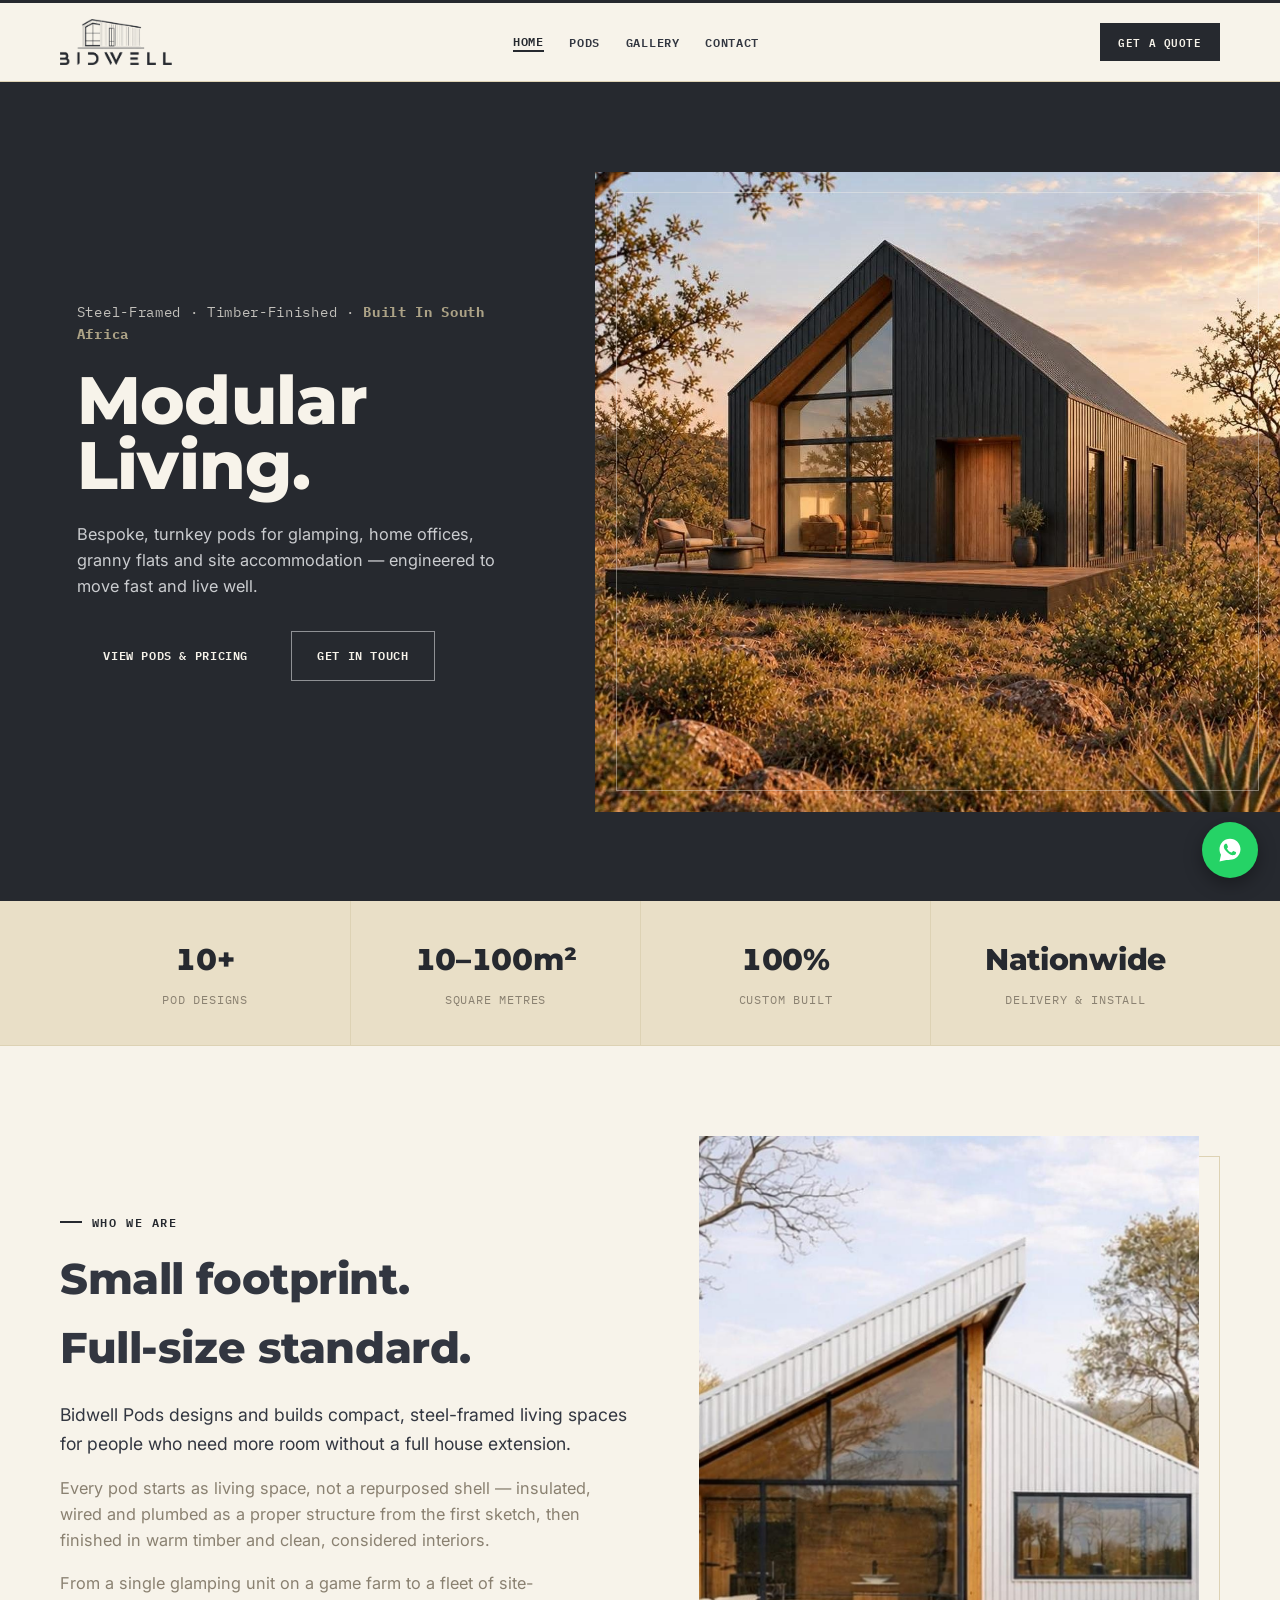
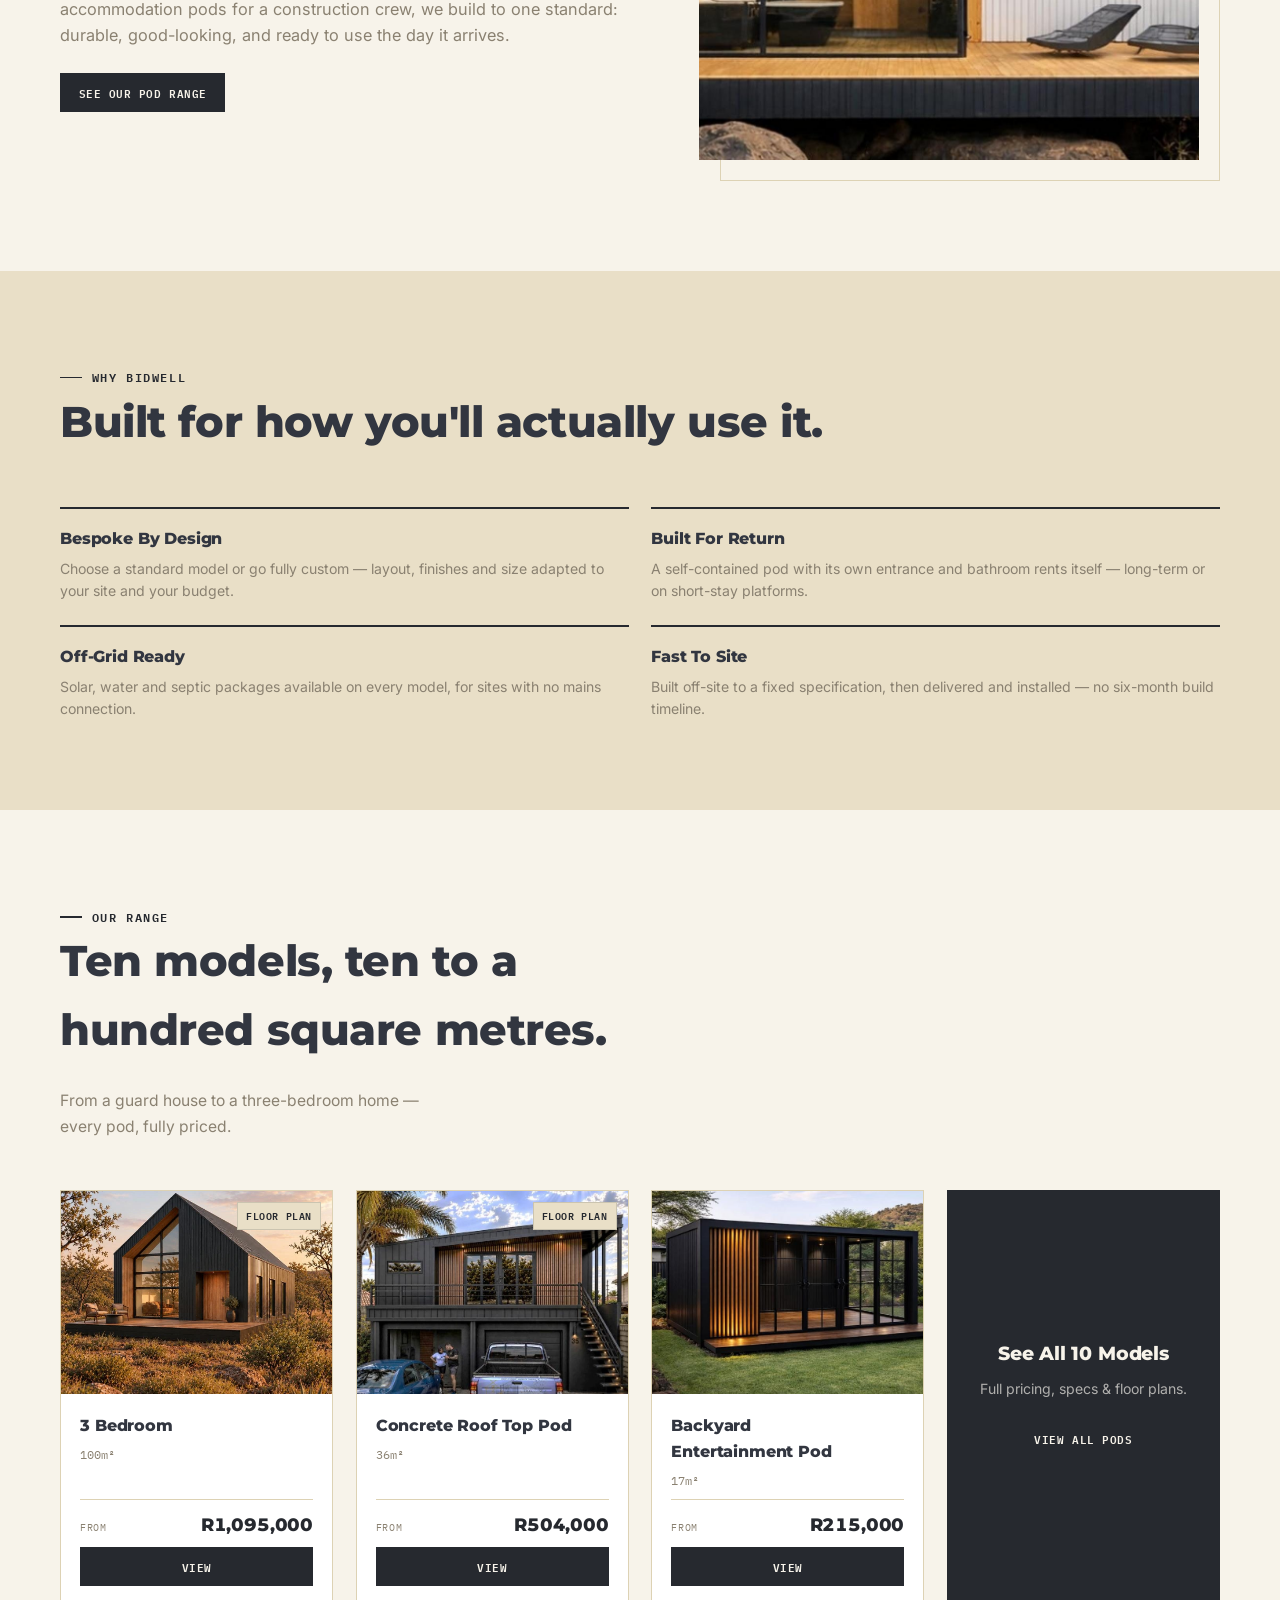
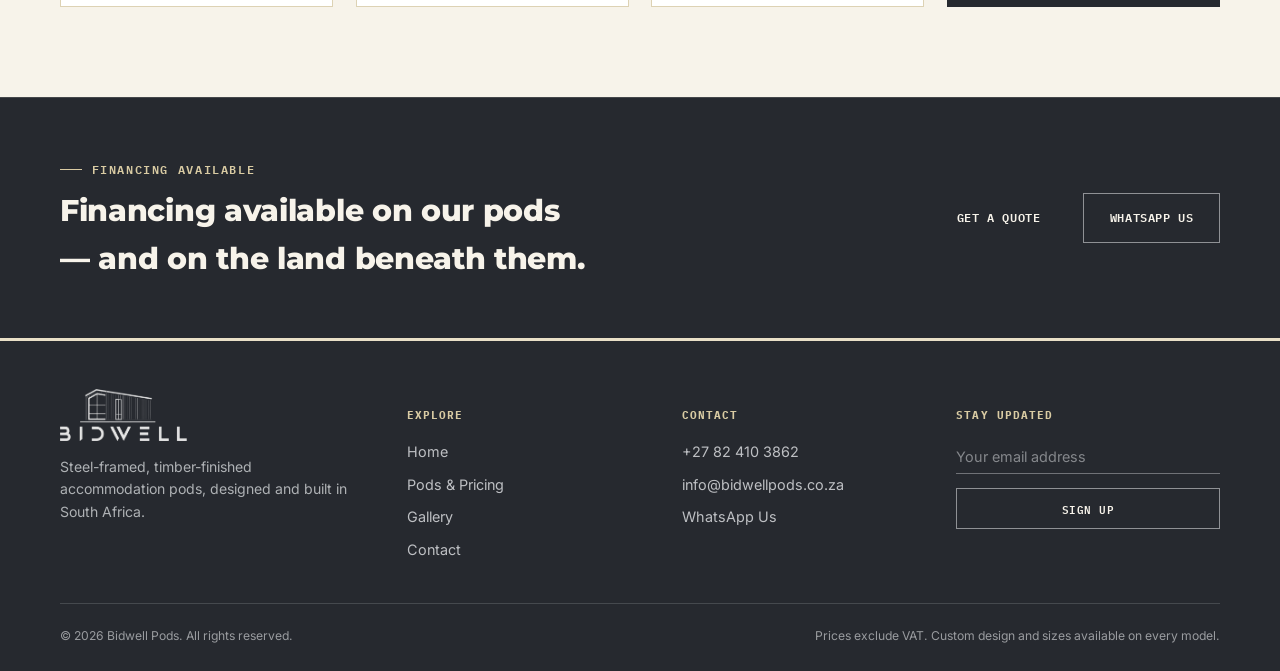
==== index.html @ 1fa18dcc "Initial commit: Bidwell Pods website Static marketing site for Bidwell Pods (modular steel-framed ac" ====
<!doctype html>
<html lang="en">
<head>
<meta charset="UTF-8">
<meta name="viewport" content="width=device-width, initial-scale=1">
<title>Bidwell Pods — Modular Living, South Africa</title>
<link rel="preconnect" href="https://fonts.googleapis.com">
<link rel="preconnect" href="https://fonts.gstatic.com" crossorigin>
<link href="https://fonts.googleapis.com/css2?family=Montserrat:wght@600;700;800&family=Inter:wght@400;500;600;700&family=IBM+Plex+Mono:wght@500;600;700&display=swap" rel="stylesheet">
<link rel="stylesheet" href="style.css">
</head>
<body>

<header>
  <div class="wrap bar">
    <a href="index.html" class="brand">
      <img src="img/logo-dark.png" alt="Bidwell Pods" class="brand-logo">
    </a>
    <nav class="primary">
      <a href="index.html" class="active">Home</a>
      <a href="pods.html">Pods</a>
      <a href="gallery.html">Gallery</a>
      <a href="contact.html">Contact</a>
    </nav>
    <div class="nav-cta">
      <a href="contact.html" class="btn btn-amber btn-sm">Get a Quote</a>
      <button class="burger" id="burgerBtn" aria-label="Open menu" aria-expanded="false"><span></span><span></span><span></span></button>
    </div>
  </div>
</header>

<div class="mobile-panel" id="mobilePanel">
  <a href="index.html">Home</a>
  <a href="pods.html">Pods</a>
  <a href="gallery.html">Gallery</a>
  <a href="contact.html">Contact</a>
  <a href="contact.html" class="btn btn-solid btn-block">Get a Quote</a>
</div>

<main>

  <!-- HERO -->
  <section class="hero">
    <div class="hero-split">
      <div class="hero-copy">
        <span class="hero-tagline">Steel-Framed &middot; Timber-Finished &middot; <b>Built In South Africa</b></span>
        <h1>Modular<br>Living.</h1>
        <p class="sub">Bespoke, turnkey pods for glamping, home offices, granny flats and site accommodation — engineered to move fast and live well.</p>
        <div class="hero-ctas">
          <a href="pods.html" class="btn btn-amber">View Pods &amp; Pricing</a>
          <a href="contact.html" class="btn btn-outline-light">Get In Touch</a>
        </div>
      </div>
      <div class="hero-photo"><img src="img/pods/pod-01-3bedroom.jpg" alt="Bidwell 3 Bedroom pod — steel-framed accommodation pod"></div>
    </div>
  </section>

  <!-- STAT BAND -->
  <div class="stat-band">
    <div class="wrap stat-grid">
      <div class="stat"><div class="n">10+</div><div class="l">Pod Designs</div></div>
      <div class="stat"><div class="n">10&ndash;100m&sup2;</div><div class="l">Square Metres</div></div>
      <div class="stat"><div class="n">100%</div><div class="l">Custom Built</div></div>
      <div class="stat"><div class="n">Nationwide</div><div class="l">Delivery &amp; Install</div></div>
    </div>
  </div>

  <!-- ABOUT -->
  <section class="band-paper">
    <div class="wrap split">
      <div class="split-copy">
        <span class="eyebrow">Who We Are</span>
        <h2>Small footprint. Full-size standard.</h2>
        <p class="lead">Bidwell Pods designs and builds compact, steel-framed living spaces for people who need more room without a full house extension.</p>
        <p>Every pod starts as living space, not a repurposed shell — insulated, wired and plumbed as a proper structure from the first sketch, then finished in warm timber and clean, considered interiors.</p>
        <p>From a single glamping unit on a game farm to a fleet of site-accommodation pods for a construction crew, we build to one standard: durable, good-looking, and ready to use the day it arrives.</p>
        <div style="margin-top:1.6rem;"><a href="pods.html" class="btn btn-solid btn-sm">See Our Pod Range</a></div>
      </div>
      <div class="split-photo"><img src="img/pods/pod-02.jpg" alt="Pod 2 interior visible through glazed wall"></div>
    </div>
  </section>

  <!-- BENEFITS -->
  <section class="band-tint">
    <div class="wrap">
      <div class="section-head">
        <div><span class="eyebrow">Why Bidwell</span><h2>Built for how you'll actually use it.</h2></div>
      </div>
      <div class="benefit-grid">
        <div class="benefit"><h4>Bespoke By Design</h4><p>Choose a standard model or go fully custom — layout, finishes and size adapted to your site and your budget.</p></div>
        <div class="benefit"><h4>Built For Return</h4><p>A self-contained pod with its own entrance and bathroom rents itself — long-term or on short-stay platforms.</p></div>
        <div class="benefit"><h4>Off-Grid Ready</h4><p>Solar, water and septic packages available on every model, for sites with no mains connection.</p></div>
        <div class="benefit"><h4>Fast To Site</h4><p>Built off-site to a fixed specification, then delivered and installed — no six-month build timeline.</p></div>
      </div>
    </div>
  </section>

  <!-- FEATURED PODS -->
  <section class="band-paper">
    <div class="wrap">
      <div class="section-head">
        <div><span class="eyebrow">Our Range</span><h2>Ten models, ten to a hundred square metres.</h2></div>
        <p class="lede">From a guard house to a three-bedroom home — every pod, fully priced.</p>
      </div>
      <div class="units-grid">
        <article class="unit-card">
          <div class="unit-photo"><span class="fp-badge">Floor Plan</span><img src="img/pods/pod-01-3bedroom.jpg" alt="3 Bedroom pod exterior"></div>
          <div class="unit-body"><h3>3 Bedroom</h3><div class="unit-size">100m&sup2;</div>
            <div class="unit-price"><span class="from">From</span><span class="amt">R1,095,000</span></div>
            <a href="pods.html" class="btn btn-solid btn-block btn-sm">View</a>
          </div>
        </article>
        <article class="unit-card">
          <div class="unit-photo"><span class="fp-badge">Floor Plan</span><img src="img/pods/pod-06-cement-panel.jpg" alt="Concrete Roof Top Pod exterior"></div>
          <div class="unit-body"><h3>Concrete Roof Top Pod</h3><div class="unit-size">36m&sup2;</div>
            <div class="unit-price"><span class="from">From</span><span class="amt">R504,000</span></div>
            <a href="pods.html" class="btn btn-solid btn-block btn-sm">View</a>
          </div>
        </article>
        <article class="unit-card">
          <div class="unit-photo"><img src="img/pods/pod-07-entertainment.jpg" alt="Backyard Entertainment Pod exterior"></div>
          <div class="unit-body"><h3>Backyard Entertainment Pod</h3><div class="unit-size">17m&sup2;</div>
            <div class="unit-price"><span class="from">From</span><span class="amt">R215,000</span></div>
            <a href="pods.html" class="btn btn-solid btn-block btn-sm">View</a>
          </div>
        </article>
        <article class="unit-card" style="align-items:center; justify-content:center; text-align:center; padding:2rem 1.2rem; background:var(--ink); color:var(--paper); border:none;">
          <h3 style="margin-bottom:.6rem;">See All 10 Models</h3>
          <p style="color:rgba(250,247,241,.65); font-size:.88rem; margin-bottom:1.2rem;">Full pricing, specs &amp; floor plans.</p>
          <a href="pods.html" class="btn btn-amber btn-sm">View All Pods</a>
        </article>
      </div>
    </div>
  </section>

  <!-- CTA BANNER -->
  <div class="cta-banner">
    <div class="wrap cta-inner" style="padding-block:clamp(2.4rem,5vw,3.4rem);">
      <div><span class="eyebrow">Financing Available</span><h3 style="margin-top:.5rem;">Financing available on our pods — and on the land beneath them.</h3></div>
      <div style="display:flex; gap:1rem; flex-wrap:wrap;">
        <a href="contact.html" class="btn btn-amber">Get A Quote</a>
        <a class="btn btn-outline-light wa-enquire" data-wa="your pod financing options" href="contact.html">WhatsApp Us</a>
      </div>
    </div>
  </div>

</main>

<footer>
  <div class="wrap">
    <div class="foot-grid">
      <div class="foot-brand">
        <img src="img/logo-light.png" alt="Bidwell Pods" class="brand-logo footer-logo">
        <p>Steel-framed, timber-finished accommodation pods, designed and built in South Africa.</p>
      </div>
      <div class="foot-col"><h5>Explore</h5>
        <a href="index.html">Home</a><a href="pods.html">Pods &amp; Pricing</a><a href="gallery.html">Gallery</a><a href="contact.html">Contact</a>
      </div>
      <div class="foot-col"><h5>Contact</h5>
        <a href="tel:+27824103862">+27 82 410 3862</a><a href="mailto:info@bidwellpods.co.za">info@bidwellpods.co.za</a><a href="https://wa.me/27824103862" target="_blank" rel="noopener">WhatsApp Us</a>
      </div>
      <div class="foot-col foot-newsletter"><h5>Stay Updated</h5>
        <form id="newsletterForm">
          <input type="email" name="email" placeholder="Your email address" required>
          <button type="submit" class="btn btn-outline-light btn-sm btn-block">Sign Up</button>
        </form>
      </div>
    </div>
    <div class="foot-bottom">
      <span>&copy; <span id="year"></span> Bidwell Pods. All rights reserved.</span>
      <span>Prices exclude VAT. Custom design and sizes available on every model.</span>
    </div>
  </div>
</footer>

<a class="wa-float" href="https://wa.me/27824103862" target="_blank" rel="noopener" aria-label="WhatsApp Bidwell Pods">
  <svg width="28" height="28" viewBox="0 0 32 32" fill="none"><path d="M16 3C9.373 3 4 8.373 4 15c0 2.34.64 4.53 1.75 6.4L4 29l7.8-1.7A11.9 11.9 0 0 0 16 27c6.627 0 12-5.373 12-12S22.627 3 16 3Z" fill="#fff"/><path d="M22.4 18.3c-.35-.17-2.07-1.02-2.4-1.14-.32-.12-.55-.17-.79.17-.23.35-.9 1.14-1.1 1.37-.2.23-.4.26-.76.09-.35-.17-1.47-.54-2.8-1.72-1.04-.92-1.74-2.06-1.94-2.4-.2-.35-.02-.54.15-.71.16-.16.35-.4.52-.61.17-.2.23-.35.35-.58.12-.23.06-.43-.03-.6-.09-.17-.79-1.9-1.08-2.6-.28-.68-.57-.59-.79-.6h-.68c-.23 0-.6.09-.92.43-.32.35-1.2 1.17-1.2 2.86s1.23 3.32 1.4 3.55c.17.23 2.42 3.7 5.87 5.19.82.35 1.46.56 1.96.72.82.26 1.57.22 2.16.13.66-.1 2.07-.85 2.36-1.66.29-.82.29-1.52.2-1.66-.08-.15-.31-.23-.66-.4Z" fill="#25D366"/></svg>
</a>

<script src="script.js"></script>
</body>
</html>
---- style.css ----
:root{
  --ink:#26292f;
  --ink-2:#323640;
  --paper:#f7f3ea;
  --paper-2:#e9dfc7;
  --rule:#ddd2b4;
  --charcoal:#323640;
  --muted:#8a8171;
  --amber:#d9cba3;
  --amber-deep:#26292f;
  --white:#ffffff;
  --sand:#e9dfc7;
  --sand-deep:#d9cba3;
  --font-display:'Montserrat', 'Arial Black', sans-serif;
  --font-body:'Inter', -apple-system, Segoe UI, sans-serif;
  --font-mono:'IBM Plex Mono', 'Consolas', monospace;
}

*{box-sizing:border-box;}
html{scroll-behavior:smooth;}
body{
  margin:0; background:var(--paper); color:var(--charcoal);
  font-family:var(--font-body); font-size:16px; line-height:1.6;
  word-spacing:normal;
  -webkit-font-smoothing:antialiased;
}
@media (prefers-reduced-motion: reduce){
  html{scroll-behavior:auto;}
  *{animation-duration:.001ms !important; transition-duration:.001ms !important;}
}
img{max-width:100%; display:block;}
a{color:inherit;}
h1,h2,h3,h4{font-family:var(--font-display); font-weight:800; margin:0; text-wrap:balance; letter-spacing:-.01em;}
p{margin:0; line-height:1.6;}
::selection{background:var(--ink); color:var(--paper);}

.wrap{max-width:1240px; margin:0 auto; padding-inline:clamp(1.25rem,4vw,2.5rem);}
.eyebrow{
  font-family:var(--font-mono); font-size:.72rem; font-weight:600; letter-spacing:.14em;
  text-transform:uppercase; color:var(--amber-deep);
  display:inline-flex; align-items:center; gap:.6rem;
}
.eyebrow::before{content:""; width:22px; height:1.5px; background:currentColor; display:inline-block;}
.section-head{display:flex; flex-wrap:wrap; align-items:flex-end; justify-content:space-between; gap:1.5rem; margin-bottom:clamp(2.2rem,4vw,3.2rem); position:relative;}
.section-head h2{font-size:clamp(1.9rem,3.6vw,2.7rem); max-width:34ch;}
.section-head .lede{max-width:38ch; color:var(--muted); font-size:.98rem;}
section{padding-block:clamp(3.2rem,7vw,6rem);}
.band-paper{background:var(--paper);}
.band-tint{background:var(--paper-2);}
.band-ink{background:var(--ink); color:var(--paper);}
.rule{border:none; border-top:1px solid var(--rule); margin:0;}

.btn{
  font-family:var(--font-mono); font-weight:600; font-size:.76rem; letter-spacing:.05em;
  text-transform:uppercase; text-decoration:none; display:inline-flex; align-items:center; gap:.6rem;
  padding:.9rem 1.6rem; border:1.5px solid var(--ink); cursor:pointer; background:transparent; color:var(--ink);
  transition:background .2s ease, color .2s ease, border-color .2s ease, opacity .2s ease;
}
.btn-solid{background:var(--ink); color:var(--paper);}
.btn-solid:hover{background:var(--charcoal);}
.btn-amber{background:var(--ink); border-color:var(--ink); color:var(--paper);}
.btn-amber:hover{background:var(--charcoal); border-color:var(--charcoal);}
.btn-outline-light{border-color:rgba(248,250,252,.5); color:var(--paper);}
.btn-outline-light:hover{border-color:var(--paper); background:rgba(248,250,252,.08);}
.btn-block{width:100%; justify-content:center;}
.btn-sm{padding:.6rem 1.1rem; font-size:.68rem;}

/* ---------- HEADER ---------- */
header{position:sticky; top:0; z-index:100; background:var(--paper); border-bottom:1px solid var(--rule); border-top:3px solid var(--ink);}
header .bar{display:flex; align-items:center; justify-content:space-between; gap:1.5rem; padding-block:1rem;}
.brand{display:flex; align-items:center; gap:.7rem; text-decoration:none;}
.brand-logo{height:46px; width:auto; display:block;}
.footer-logo{height:52px; margin-bottom:.9rem;}
nav.primary{display:flex; align-items:center; gap:clamp(1rem,2vw,2rem);}
nav.primary a{font-family:var(--font-mono); font-size:.72rem; font-weight:600; letter-spacing:.06em; text-transform:uppercase; text-decoration:none; color:var(--charcoal);}
nav.primary a:hover{color:var(--amber-deep);}
nav.primary a.active{color:var(--amber-deep); border-bottom:2px solid var(--ink);}
.nav-cta{display:flex; align-items:center; gap:.9rem;}
.burger{display:none; flex-direction:column; gap:5px; background:none; border:none; padding:.4rem; cursor:pointer;}
.burger span{width:24px; height:2px; background:var(--ink);}
.mobile-panel{position:fixed; inset:0; background:var(--paper); z-index:99; padding:5.5rem 1.5rem 2rem; display:flex; flex-direction:column; gap:1.4rem; transform:translateX(100%); transition:transform .3s ease;}
.mobile-panel.open{transform:translateX(0);}
.mobile-panel a{font-family:var(--font-display); font-size:1.6rem; font-weight:800; text-decoration:none; color:var(--ink); border-bottom:1px solid var(--rule); padding-bottom:1rem;}
.mobile-panel a.btn{font-size:.76rem; font-weight:600; font-family:var(--font-mono); border-bottom:none; padding-bottom:.9rem; color:var(--paper); margin-top:.5rem;}

/* ---------- HERO (split) ---------- */
.hero{position:relative; background:var(--ink); color:var(--paper); overflow:hidden;}
.hero-split{display:grid; grid-template-columns:1fr 1.15fr; min-height:640px;}
.hero-copy{padding:clamp(2.5rem,6vw,5rem); display:flex; flex-direction:column; justify-content:center; gap:1.4rem; position:relative; z-index:1;}
.hero-copy h1{font-size:clamp(2.6rem,5.2vw,4.4rem); line-height:.98;}
.hero-tagline{font-family:var(--font-mono); font-size:.85rem; letter-spacing:.05em; color:var(--paper); opacity:.75;}
.hero-tagline b{color:var(--amber);}
.hero-copy .sub{max-width:42ch; color:rgba(248,250,252,.78); font-size:1.02rem;}
.hero-ctas{display:flex; flex-wrap:wrap; gap:1rem; margin-top:.6rem;}
.hero-photo{position:relative; min-height:320px;}
.hero-photo img{width:100%; height:100%; object-fit:cover; position:absolute; inset:0;}
.hero-photo::after{content:""; position:absolute; inset:1.3rem; border:1px solid rgba(247,243,234,.4); z-index:1; pointer-events:none;}

/* ---------- STAT BAND ---------- */
.stat-band{background:var(--paper-2); border-bottom:1px solid var(--rule);}
.stat-grid{display:grid; grid-template-columns:repeat(4,1fr);}
.stat{padding:clamp(1.5rem,3vw,2.2rem) 1.2rem; text-align:center; border-left:1px solid var(--rule); position:relative;}
.stat:first-child{border-left:none;}
.stat .n{font-family:var(--font-display); font-weight:800; letter-spacing:-.01em; font-size:clamp(1.4rem,2.4vw,1.9rem); color:var(--amber-deep); font-variant-numeric:tabular-nums;}
.stat .l{margin-top:.4rem; font-size:.72rem; letter-spacing:.07em; text-transform:uppercase; color:var(--muted); font-family:var(--font-mono);}

/* ---------- ABOUT / SPLIT CONTENT ---------- */
.split{display:grid; grid-template-columns:1.05fr .95fr; gap:clamp(2.5rem,5vw,5rem); align-items:center; position:relative;}
.split.reverse{grid-template-columns:.95fr 1.05fr;}
.split.reverse .split-photo{order:2;}
.split-copy{position:relative; z-index:1;}
.split-copy h2{font-size:clamp(2rem,3.6vw,2.7rem); margin:.8rem 0 1.2rem;}
.split-copy p{color:var(--muted); font-size:1.02rem; margin-bottom:1.05rem;}
.split-copy p:last-of-type{margin-bottom:0;}
.split-copy p.lead{color:var(--charcoal); font-size:1.1rem;}
.split-photo{position:relative; padding-right:1.3rem; padding-bottom:1.3rem;}
.split-photo::before{content:""; position:absolute; inset:1.3rem 0 0 1.3rem; border:1px solid var(--rule); z-index:0;}
.split-photo img{width:100%; aspect-ratio:4/5; object-fit:cover; position:relative; z-index:1;}
.split.reverse .split-photo{padding-right:0; padding-left:1.3rem;}
.split.reverse .split-photo::before{inset:1.3rem 1.3rem 0 0;}

.benefit-grid{display:grid; grid-template-columns:1fr 1fr; gap:1.4rem;}
.benefit{border-top:2px solid var(--ink); padding-top:1rem;}
.benefit h4{font-size:1.02rem; margin-bottom:.4rem;}
.benefit p{font-size:.88rem; color:var(--muted);}

/* ---------- UNIT / POD CARDS ---------- */
.units-grid{display:grid; grid-template-columns:repeat(4,1fr); gap:1.4rem;}
.unit-card{background:var(--white); border:1px solid var(--rule); display:flex; flex-direction:column;}
.unit-photo{aspect-ratio:4/3; overflow:hidden; position:relative;}
.fp-badge{
  position:absolute; top:.7rem; right:.7rem; z-index:2; background:var(--sand); color:var(--ink);
  font-family:var(--font-mono); font-size:.62rem; font-weight:600; letter-spacing:.06em; text-transform:uppercase;
  padding:.32rem .5rem; border:1px solid rgba(38,41,47,.15);
}
.unit-photo img{width:100%; height:100%; object-fit:cover; transition:transform .5s ease;}
.unit-card:hover .unit-photo img{transform:scale(1.06);}
.unit-body{padding:1.1rem 1.2rem 1.3rem; display:flex; flex-direction:column; gap:.5rem; flex:1;}
.unit-body h3{font-size:1.02rem;}
.unit-size{font-family:var(--font-mono); font-size:.74rem; color:var(--muted);}
.unit-price{margin-top:auto; padding-top:.6rem; border-top:1px solid var(--rule); display:flex; align-items:baseline; justify-content:space-between; gap:.5rem;}
.unit-price .amt{font-family:var(--font-display); font-weight:800; letter-spacing:-.01em; font-size:1.15rem; color:var(--amber-deep); font-variant-numeric:tabular-nums;}
.unit-price .from{font-size:.62rem; text-transform:uppercase; letter-spacing:.06em; color:var(--muted); font-family:var(--font-mono);}

/* ---------- POD DETAIL MODAL ---------- */
.modal-overlay{position:fixed; inset:0; background:rgba(20,16,10,.72); z-index:200; display:none; align-items:center; justify-content:center; padding:2rem 1rem;}
.modal-overlay.open{display:flex;}
.modal{background:var(--paper); max-width:980px; width:100%; max-height:90vh; overflow-y:auto; position:relative;}
.modal-grid{display:grid; grid-template-columns:1fr 1fr;}
.modal-info{background:var(--ink); color:var(--paper); padding:clamp(1.8rem,4vw,3rem); display:flex; flex-direction:column; gap:1rem;}
.modal-info h2{font-size:clamp(1.7rem,3vw,2.3rem);}
.modal-info .size{font-family:var(--font-mono); color:var(--amber);}
.modal-info p.desc{color:rgba(248,250,252,.75); font-size:.95rem;}
.modal-info p.note{color:var(--amber); font-size:.85rem; font-style:italic;}
.modal-price-row{display:flex; gap:1.5rem; padding:1rem 0; border-top:1px solid rgba(248,250,252,.2); border-bottom:1px solid rgba(248,250,252,.2);}
.modal-price-row div{flex:1;}
.modal-price-row .l{font-family:var(--font-mono); font-size:.62rem; letter-spacing:.08em; text-transform:uppercase; color:rgba(248,250,252,.55);}
.modal-price-row .v{font-family:var(--font-display); font-weight:800; letter-spacing:-.01em; font-size:1.3rem; margin-top:.3rem; color:#F8FAFC;}
.modal-photo{position:relative; min-height:280px;}
.modal-photo img{width:100%; height:100%; object-fit:cover; position:absolute; inset:0;}
.modal-floorplan{background:var(--white); border-bottom:1px solid var(--rule); padding:clamp(1.4rem,3vw,2rem) clamp(1.8rem,4vw,3rem);}
.modal-floorplan .eyebrow{margin-bottom:1rem;}
.modal-floorplan-img{background:var(--white); display:flex; justify-content:center;}
.modal-floorplan-img img{max-width:100%; max-height:420px; width:auto; object-fit:contain;}
.modal-details{padding:clamp(1.8rem,4vw,3rem); display:grid; grid-template-columns:1fr 1fr; gap:0 3rem;}
.modal-col-head{font-family:var(--font-mono); font-size:.68rem; letter-spacing:.1em; text-transform:uppercase; color:var(--amber-deep); margin-bottom:.7rem; display:block;}
.modal-col{margin-bottom:1.6rem;}
.modal-col h4{font-size:1.15rem; margin-bottom:.7rem;}
.modal-col ul{margin:0; padding-left:1.1rem; font-size:.9rem; color:var(--charcoal); display:flex; flex-direction:column; gap:.4rem;}
.modal-col.excluded ul{color:var(--muted);}
.modal-close{position:absolute; top:1rem; right:1rem; width:36px; height:36px; background:var(--paper); border:1px solid var(--rule); font-size:1.2rem; line-height:1; cursor:pointer; z-index:2;}

/* ---------- INTERIOR / ADDON LISTS ---------- */
.int-grid{display:grid; grid-template-columns:repeat(4,1fr); gap:1px; background:var(--rule); border:1px solid var(--rule);}
.int-item{background:var(--white); padding:1.5rem 1.3rem;}
.int-item h4{font-size:.98rem; margin-bottom:.5rem;}
.int-item p{font-size:.85rem; color:var(--muted);}

.addons-list{display:grid; grid-template-columns:1fr 1fr; gap:0 3rem;}
.addon-row{display:flex; justify-content:space-between; align-items:baseline; padding:.9rem 0; border-bottom:1px solid var(--rule); gap:1rem;}
.addon-row h4{font-size:.95rem; font-weight:600; font-family:var(--font-body);}
.addon-row .amt{font-family:var(--font-display); font-weight:800; letter-spacing:-.01em; color:var(--amber-deep); white-space:nowrap;}

/* ---------- FAQ ---------- */
.faq-list{display:flex; flex-direction:column; max-width:820px;}
details.faq{border-bottom:1px solid var(--rule); padding:1.2rem 0;}
details.faq summary{list-style:none; cursor:pointer; display:flex; justify-content:space-between; align-items:center; gap:1rem; font-family:var(--font-body); font-weight:700; font-size:1.02rem;}
details.faq summary::-webkit-details-marker{display:none;}
details.faq summary .ind{font-family:var(--font-mono); color:var(--amber-deep); font-size:1.3rem; flex:none; transition:transform .2s ease;}
details.faq[open] summary .ind{transform:rotate(45deg);}
details.faq .a{padding-top:.9rem; color:var(--muted); font-size:.94rem; max-width:70ch;}

/* ---------- COMPARE TABLE ---------- */
.compare-wrap{overflow-x:auto; border:1px solid var(--rule);}
table.compare{border-collapse:collapse; width:100%; min-width:640px; font-size:.9rem; background:var(--white);}
table.compare th, table.compare td{text-align:left; padding:1rem 1.2rem; border-bottom:1px solid var(--rule); vertical-align:top;}
table.compare thead th{font-family:var(--font-mono); font-size:.66rem; letter-spacing:.08em; text-transform:uppercase; color:var(--amber-deep); background:var(--paper-2);}
table.compare tbody th{font-family:var(--font-body); font-weight:700; color:var(--ink); white-space:nowrap;}
table.compare td{color:var(--muted);}
table.compare tbody tr:last-child td, table.compare tbody tr:last-child th{border-bottom:none;}

/* ---------- GALLERY ---------- */
.gallery-grid{display:grid; grid-template-columns:repeat(3,1fr); gap:.6rem;}
.gallery-grid .g-item{position:relative; aspect-ratio:1/1; overflow:hidden; cursor:pointer;}
.gallery-grid img{width:100%; height:100%; object-fit:cover; transition:transform .4s ease;}
.gallery-grid .g-item:hover img{transform:scale(1.05);}
.g-cap{position:absolute; left:0; right:0; bottom:0; padding:.8rem 1rem; background:linear-gradient(0deg, rgba(20,16,10,.85), transparent); color:var(--paper); font-family:var(--font-mono); font-size:.72rem;}

.lightbox{position:fixed; inset:0; background:rgba(15,12,8,.92); z-index:210; display:none; align-items:center; justify-content:center; padding:2rem;}
.lightbox.open{display:flex;}
.lightbox img{max-width:100%; max-height:88vh; object-fit:contain;}
.lightbox-close{position:absolute; top:1.2rem; right:1.4rem; color:var(--paper); font-size:2rem; background:none; border:none; cursor:pointer; line-height:1;}

/* ---------- FINANCE / CTA BANNER ---------- */
.cta-banner{background:var(--ink); color:var(--paper); border-top:1px solid rgba(247,243,234,.15);}
.cta-inner{display:flex; flex-wrap:wrap; align-items:center; justify-content:space-between; gap:1.5rem;}
.cta-inner h3{font-size:clamp(1.3rem,2.6vw,1.9rem); max-width:34ch;}
.cta-inner .eyebrow{color:var(--amber);}
.cta-inner .eyebrow::before{background:var(--amber);}

/* ---------- CONTACT ---------- */
.contact-grid{display:grid; grid-template-columns:.85fr 1.15fr; gap:clamp(2.5rem,5vw,4rem);}
.contact-detail{display:flex; flex-direction:column; gap:1.3rem;}
.cd-item{display:flex; gap:1rem;}
.cd-icon{width:42px; height:42px; flex:none; border:1px solid var(--rule); background:var(--white); display:flex; align-items:center; justify-content:center; color:var(--amber-deep); font-size:1.1rem;}
.cd-item h4{font-family:var(--font-mono); font-size:.66rem; letter-spacing:.1em; text-transform:uppercase; color:var(--muted); margin-bottom:.3rem;}
.cd-item p{font-size:1rem;}
.cd-item a{text-decoration:none; color:var(--amber-deep);}
.form-card{background:var(--white); border:1px solid var(--rule); padding:clamp(1.6rem,3vw,2.4rem);}
.form-grid{display:grid; grid-template-columns:1fr 1fr; gap:1.1rem;}
.form-grid .full{grid-column:1/-1;}
label{font-family:var(--font-mono); font-size:.66rem; letter-spacing:.05em; text-transform:uppercase; color:var(--muted); display:block; margin-bottom:.5rem;}
input,select,textarea{width:100%; background:var(--paper); border:1px solid var(--rule); color:var(--charcoal); padding:.8rem .9rem; font-family:var(--font-body); font-size:.95rem;}
input:focus,select:focus,textarea:focus{outline:2px solid var(--ink); outline-offset:1px; border-color:var(--ink);}
textarea{resize:vertical; min-height:110px;}
.form-foot{display:flex; align-items:center; justify-content:space-between; flex-wrap:wrap; gap:1rem; margin-top:.4rem;}
.form-note{font-size:.8rem; color:var(--muted);}
.map-note{font-size:.85rem; color:var(--muted); font-style:italic;}

/* ---------- FOOTER ---------- */
footer{background:var(--ink); color:var(--paper); padding-block:3rem 1.6rem; border-top:3px solid var(--sand);}
.foot-grid{display:grid; grid-template-columns:1.3fr 1fr 1fr 1.1fr; gap:2.2rem; padding-bottom:2rem; border-bottom:1px solid rgba(248,250,252,.15);}
.foot-brand p{color:rgba(248,250,252,.65); font-size:.88rem; margin-top:.8rem; max-width:32ch;}
.foot-col h5{font-family:var(--font-mono); font-size:.66rem; letter-spacing:.1em; text-transform:uppercase; color:var(--amber); margin-bottom:1rem;}
.foot-col a{display:block; color:rgba(248,250,252,.72); text-decoration:none; font-size:.9rem; margin-bottom:.6rem;}
.foot-col a:hover{color:var(--paper);}
.foot-newsletter input{background:transparent; border:none; border-bottom:1px solid rgba(248,250,252,.35); color:var(--paper); padding:.5rem 0; margin-bottom:.9rem; font-size:.9rem;}
.foot-newsletter input::placeholder{color:rgba(248,250,252,.45);}
.foot-newsletter input:focus{outline:none; border-color:var(--amber);}
.foot-bottom{display:flex; flex-wrap:wrap; justify-content:space-between; gap:.6rem; padding-top:1.4rem; font-size:.76rem; color:rgba(248,250,252,.55);}

/* ---------- WHATSAPP FLOAT ---------- */
.wa-float{position:fixed; right:1.4rem; bottom:1.4rem; z-index:90; width:56px; height:56px; border-radius:50%; background:#25d366; display:flex; align-items:center; justify-content:center; box-shadow:0 6px 18px rgba(0,0,0,.35); text-decoration:none;}

/* ---------- RESPONSIVE ---------- */
@media (max-width: 1024px){
  .units-grid{grid-template-columns:repeat(3,1fr);}
  .stat-grid{grid-template-columns:repeat(2,1fr);}
  .stat:nth-child(3){border-left:none;}
  .foot-grid{grid-template-columns:1fr 1fr;}
}
@media (max-width: 900px){
  nav.primary, .nav-cta .btn-ghost{display:none;}
  .burger{display:flex;}
  .hero-split{grid-template-columns:1fr;}
  .hero-photo{min-height:280px; order:-1;}
  .split, .split.reverse{grid-template-columns:1fr;}
  .split.reverse .split-photo{order:0;}
  .modal-grid{grid-template-columns:1fr;}
  .modal-photo{min-height:220px;}
  .modal-details{grid-template-columns:1fr;}
  .modal-floorplan-img img{max-height:300px;}
  .units-grid{grid-template-columns:repeat(2,1fr);}
  .int-grid{grid-template-columns:repeat(2,1fr);}
  .gallery-grid{grid-template-columns:repeat(2,1fr);}
  .contact-grid{grid-template-columns:1fr;}
}
@media (max-width: 620px){
  .units-grid{grid-template-columns:1fr;}
  .benefit-grid,.addons-list,.form-grid,.int-grid{grid-template-columns:1fr;}
  .form-grid .full{grid-column:auto;}
  .foot-grid{grid-template-columns:1fr;}
  .stat-grid{grid-template-columns:1fr 1fr;}
  .gallery-grid{grid-template-columns:1fr 1fr;}
  .hero-ctas{flex-direction:column; align-items:stretch;}
  .hero-ctas .btn{justify-content:center;}
}
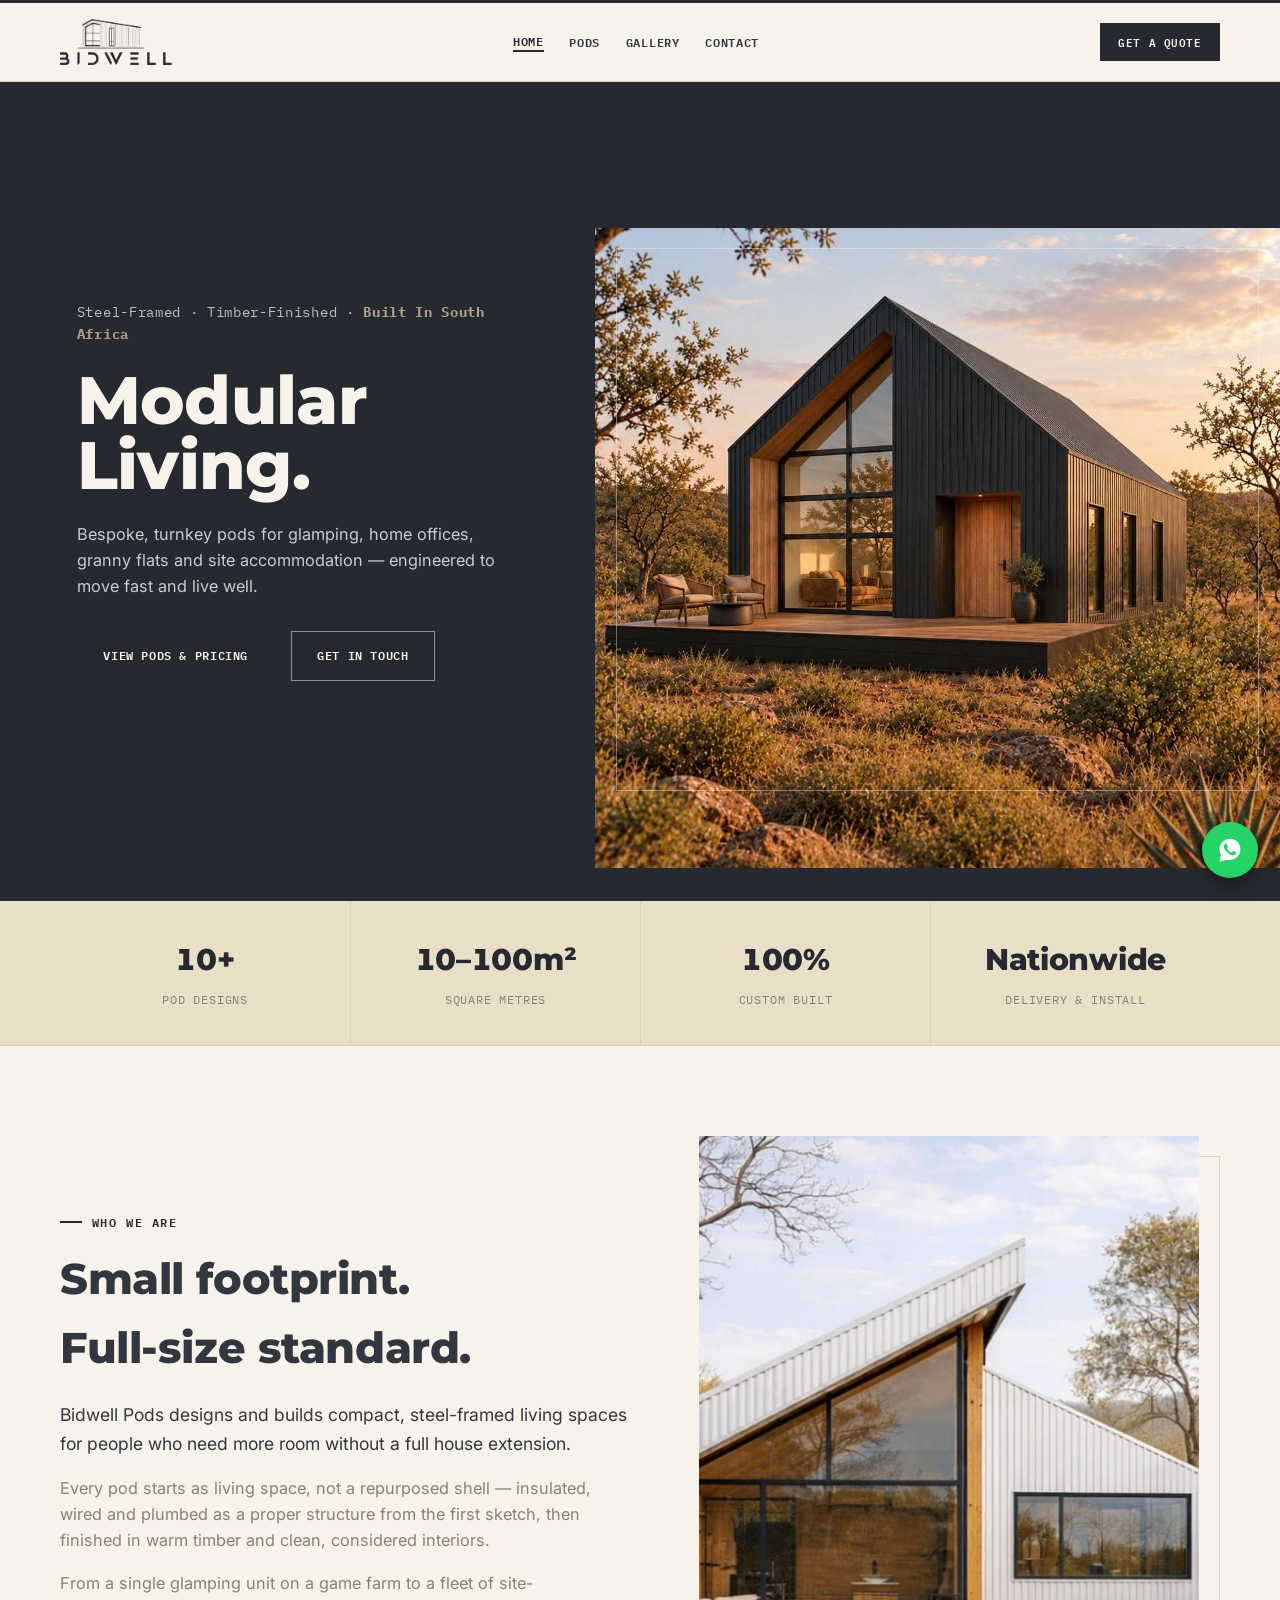
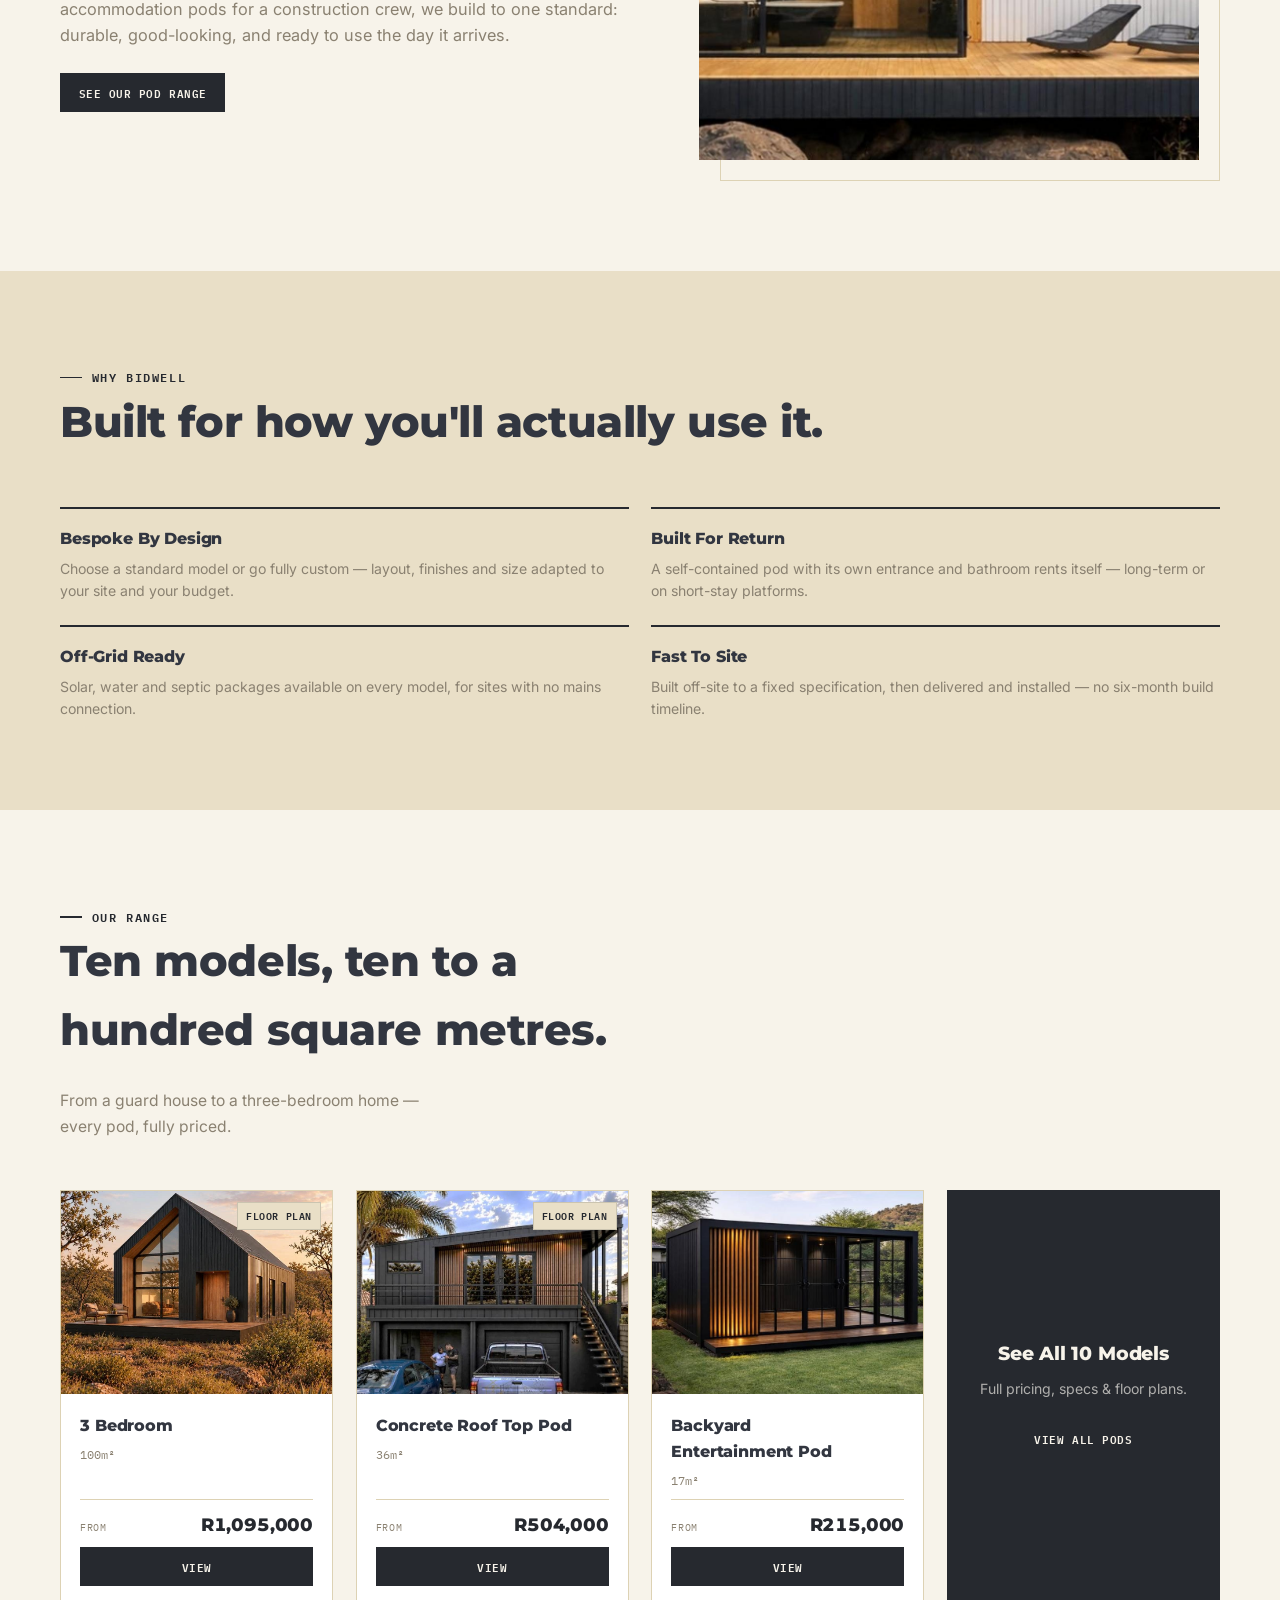
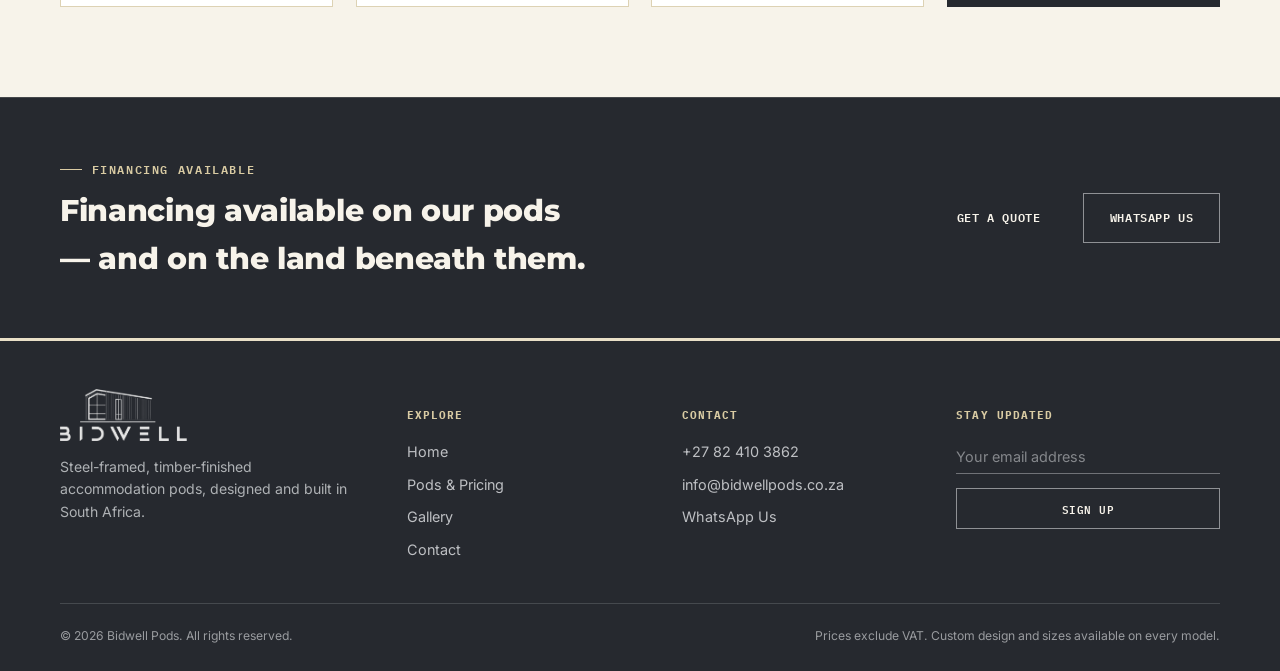
==== commit e37a9f57: "Shift hero photo down and add scroll-reveal transitions - Hero photo now sits with breathing room fr" ====
--- a/index.html
+++ b/index.html
@@ -57,7 +57,7 @@
 
   <!-- STAT BAND -->
   <div class="stat-band">
-    <div class="wrap stat-grid">
+    <div class="wrap stat-grid reveal">
       <div class="stat"><div class="n">10+</div><div class="l">Pod Designs</div></div>
       <div class="stat"><div class="n">10&ndash;100m&sup2;</div><div class="l">Square Metres</div></div>
       <div class="stat"><div class="n">100%</div><div class="l">Custom Built</div></div>
@@ -67,7 +67,7 @@
 
   <!-- ABOUT -->
   <section class="band-paper">
-    <div class="wrap split">
+    <div class="wrap split reveal">
       <div class="split-copy">
         <span class="eyebrow">Who We Are</span>
         <h2>Small footprint. Full-size standard.</h2>
@@ -86,7 +86,7 @@
       <div class="section-head">
         <div><span class="eyebrow">Why Bidwell</span><h2>Built for how you'll actually use it.</h2></div>
       </div>
-      <div class="benefit-grid">
+      <div class="benefit-grid reveal">
         <div class="benefit"><h4>Bespoke By Design</h4><p>Choose a standard model or go fully custom — layout, finishes and size adapted to your site and your budget.</p></div>
         <div class="benefit"><h4>Built For Return</h4><p>A self-contained pod with its own entrance and bathroom rents itself — long-term or on short-stay platforms.</p></div>
         <div class="benefit"><h4>Off-Grid Ready</h4><p>Solar, water and septic packages available on every model, for sites with no mains connection.</p></div>
@@ -102,7 +102,7 @@
         <div><span class="eyebrow">Our Range</span><h2>Ten models, ten to a hundred square metres.</h2></div>
         <p class="lede">From a guard house to a three-bedroom home — every pod, fully priced.</p>
       </div>
-      <div class="units-grid">
+      <div class="units-grid reveal">
         <article class="unit-card">
           <div class="unit-photo"><span class="fp-badge">Floor Plan</span><img src="img/pods/pod-01-3bedroom.jpg" alt="3 Bedroom pod exterior"></div>
           <div class="unit-body"><h3>3 Bedroom</h3><div class="unit-size">100m&sup2;</div>
@@ -135,7 +135,7 @@
 
   <!-- CTA BANNER -->
   <div class="cta-banner">
-    <div class="wrap cta-inner" style="padding-block:clamp(2.4rem,5vw,3.4rem);">
+    <div class="wrap cta-inner reveal" style="padding-block:clamp(2.4rem,5vw,3.4rem);">
       <div><span class="eyebrow">Financing Available</span><h3 style="margin-top:.5rem;">Financing available on our pods — and on the land beneath them.</h3></div>
       <div style="display:flex; gap:1rem; flex-wrap:wrap;">
         <a href="contact.html" class="btn btn-amber">Get A Quote</a>
--- a/style.css
+++ b/style.css
@@ -28,6 +28,13 @@
   html{scroll-behavior:auto;}
   *{animation-duration:.001ms !important; transition-duration:.001ms !important;}
 }
+
+/* ---------- SCROLL REVEAL ---------- */
+.reveal{opacity:0; transform:translateY(28px); transition:opacity .7s ease, transform .7s ease;}
+.reveal.in-view{opacity:1; transform:none;}
+.reveal-1{transition-delay:.08s;}
+.reveal-2{transition-delay:.16s;}
+.reveal-3{transition-delay:.24s;}
 img{max-width:100%; display:block;}
 a{color:inherit;}
 h1,h2,h3,h4{font-family:var(--font-display); font-weight:800; margin:0; text-wrap:balance; letter-spacing:-.01em;}
@@ -93,8 +100,8 @@
 .hero-copy .sub{max-width:42ch; color:rgba(248,250,252,.78); font-size:1.02rem;}
 .hero-ctas{display:flex; flex-wrap:wrap; gap:1rem; margin-top:.6rem;}
 .hero-photo{position:relative; min-height:320px;}
-.hero-photo img{width:100%; height:100%; object-fit:cover; position:absolute; inset:0;}
-.hero-photo::after{content:""; position:absolute; inset:1.3rem; border:1px solid rgba(247,243,234,.4); z-index:1; pointer-events:none;}
+.hero-photo img{width:100%; height:100%; object-fit:cover; position:absolute; top:clamp(2rem,5vw,3.5rem); right:0; bottom:0; left:0;}
+.hero-photo::after{content:""; position:absolute; top:calc(clamp(2rem,5vw,3.5rem) + 1.3rem); right:1.3rem; bottom:1.3rem; left:1.3rem; border:1px solid rgba(247,243,234,.4); z-index:1; pointer-events:none;}
 
 /* ---------- STAT BAND ---------- */
 .stat-band{background:var(--paper-2); border-bottom:1px solid var(--rule);}
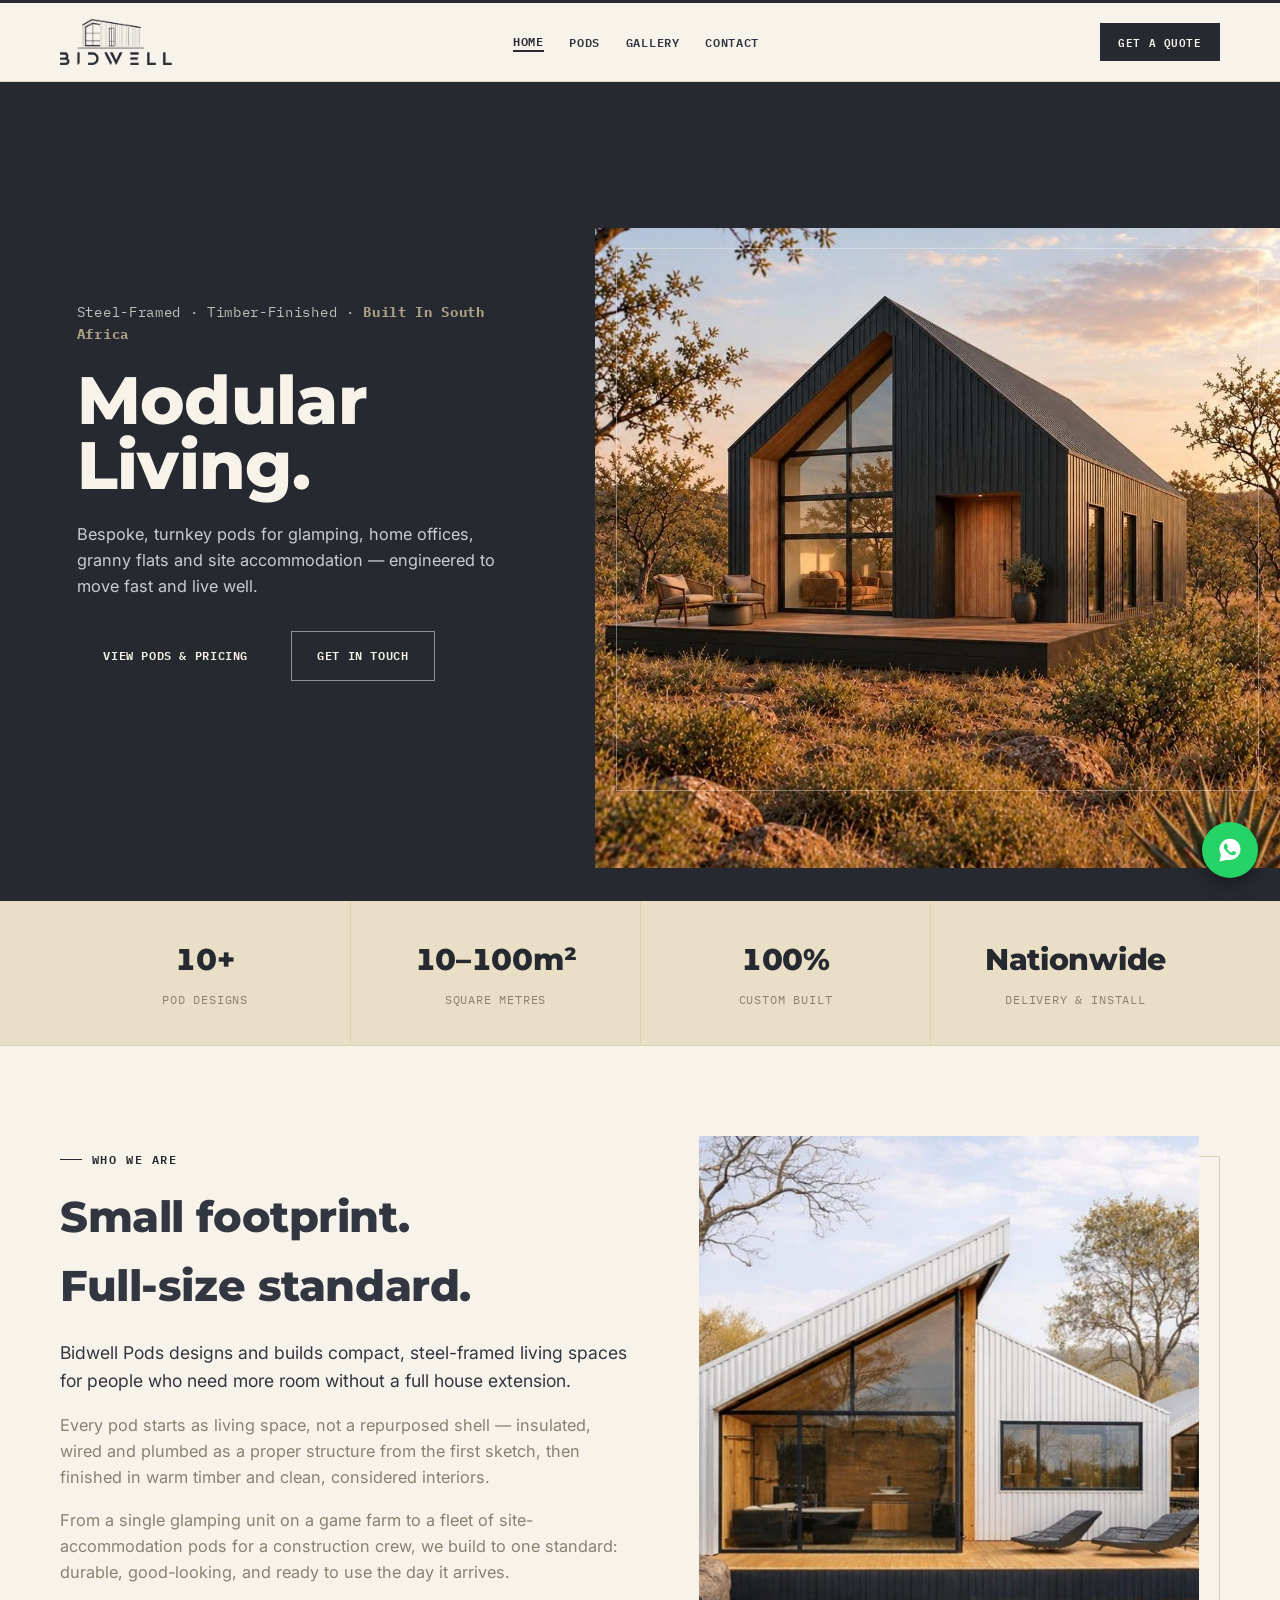
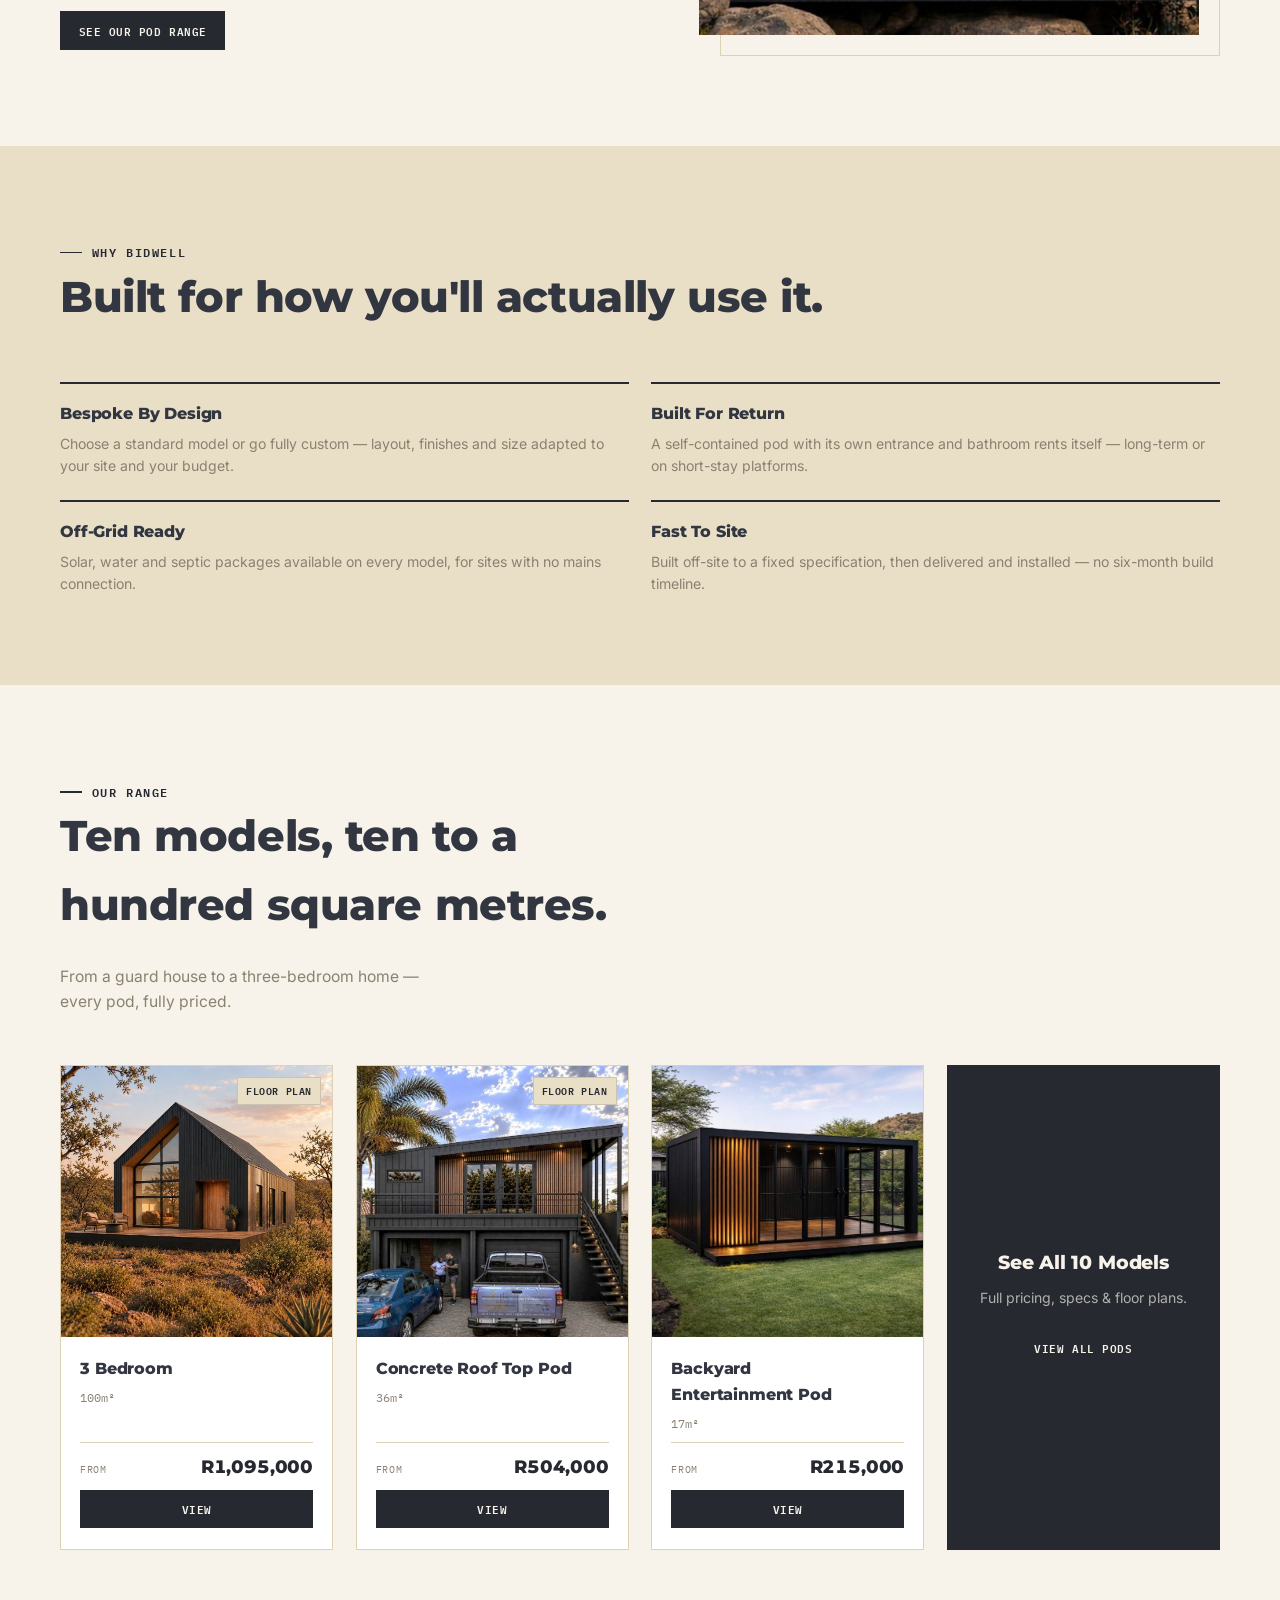
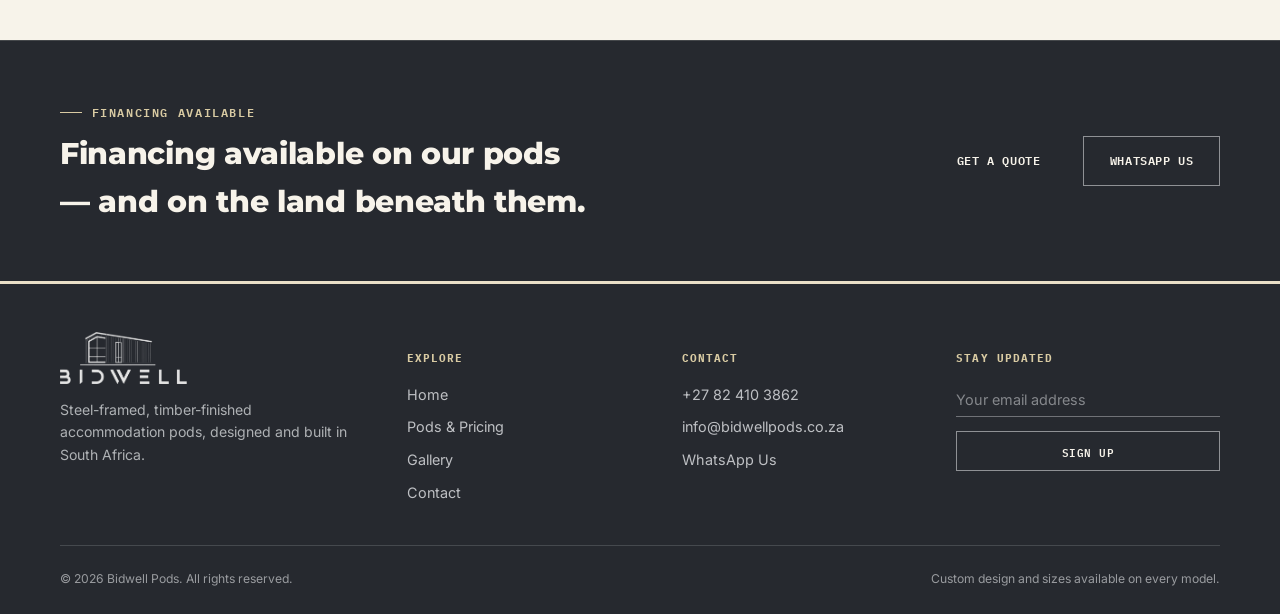
==== commit 28c32455: "Remove all VAT references site-wide Stripped every mention of VAT (excl./incl. VAT, "prices exclude " ====
--- a/index.html
+++ b/index.html
@@ -168,7 +168,7 @@
     </div>
     <div class="foot-bottom">
       <span>&copy; <span id="year"></span> Bidwell Pods. All rights reserved.</span>
-      <span>Prices exclude VAT. Custom design and sizes available on every model.</span>
+      <span>Custom design and sizes available on every model.</span>
     </div>
   </div>
 </footer>
--- a/style.css
+++ b/style.css
@@ -122,7 +122,7 @@
 .split-copy p.lead{color:var(--charcoal); font-size:1.1rem;}
 .split-photo{position:relative; padding-right:1.3rem; padding-bottom:1.3rem;}
 .split-photo::before{content:""; position:absolute; inset:1.3rem 0 0 1.3rem; border:1px solid var(--rule); z-index:0;}
-.split-photo img{width:100%; aspect-ratio:4/5; object-fit:cover; position:relative; z-index:1;}
+.split-photo img{width:100%; aspect-ratio:1/1; object-fit:cover; position:relative; z-index:1;}
 .split.reverse .split-photo{padding-right:0; padding-left:1.3rem;}
 .split.reverse .split-photo::before{inset:1.3rem 1.3rem 0 0;}
 
@@ -134,7 +134,7 @@
 /* ---------- UNIT / POD CARDS ---------- */
 .units-grid{display:grid; grid-template-columns:repeat(4,1fr); gap:1.4rem;}
 .unit-card{background:var(--white); border:1px solid var(--rule); display:flex; flex-direction:column;}
-.unit-photo{aspect-ratio:4/3; overflow:hidden; position:relative;}
+.unit-photo{aspect-ratio:1/1; overflow:hidden; position:relative;}
 .fp-badge{
   position:absolute; top:.7rem; right:.7rem; z-index:2; background:var(--sand); color:var(--ink);
   font-family:var(--font-mono); font-size:.62rem; font-weight:600; letter-spacing:.06em; text-transform:uppercase;
@@ -270,7 +270,7 @@
   nav.primary, .nav-cta .btn-ghost{display:none;}
   .burger{display:flex;}
   .hero-split{grid-template-columns:1fr;}
-  .hero-photo{min-height:280px; order:-1;}
+  .hero-photo{min-height:0; aspect-ratio:1/1; order:-1;}
   .split, .split.reverse{grid-template-columns:1fr;}
   .split.reverse .split-photo{order:0;}
   .modal-grid{grid-template-columns:1fr;}
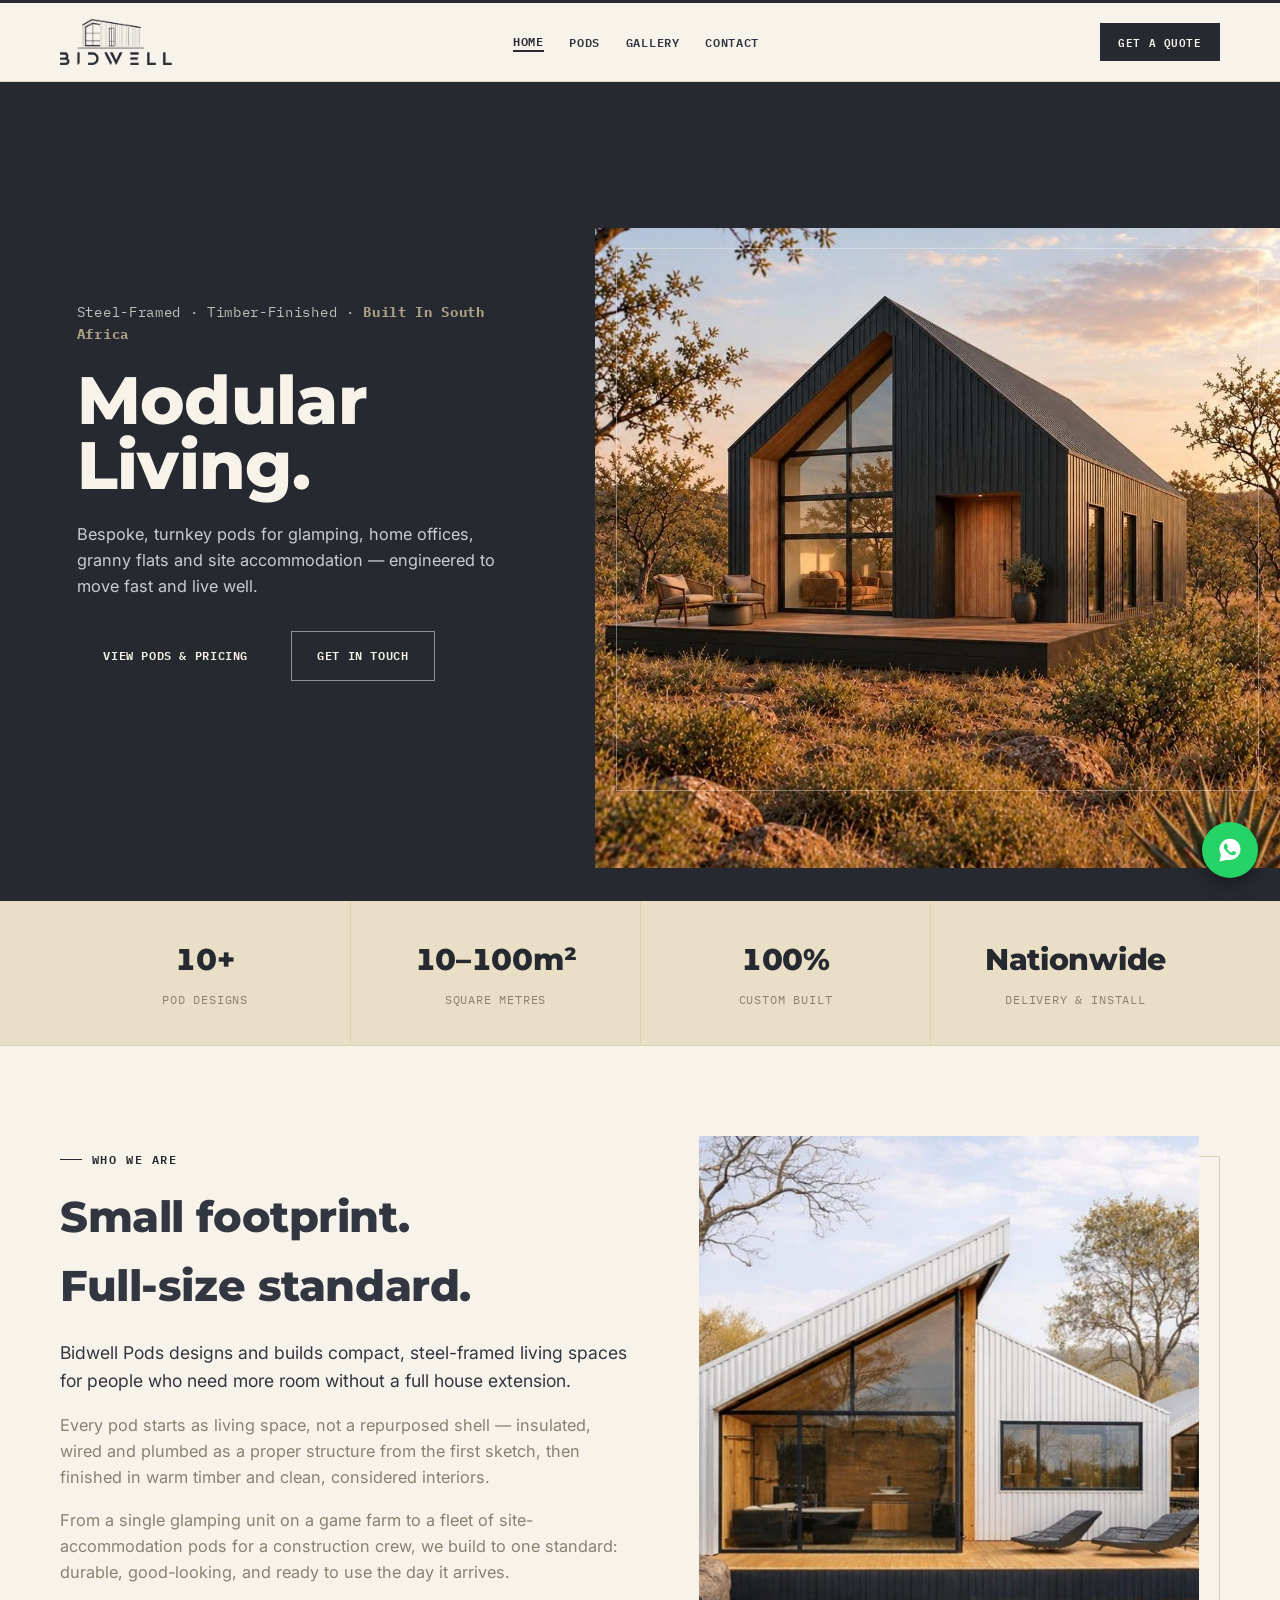
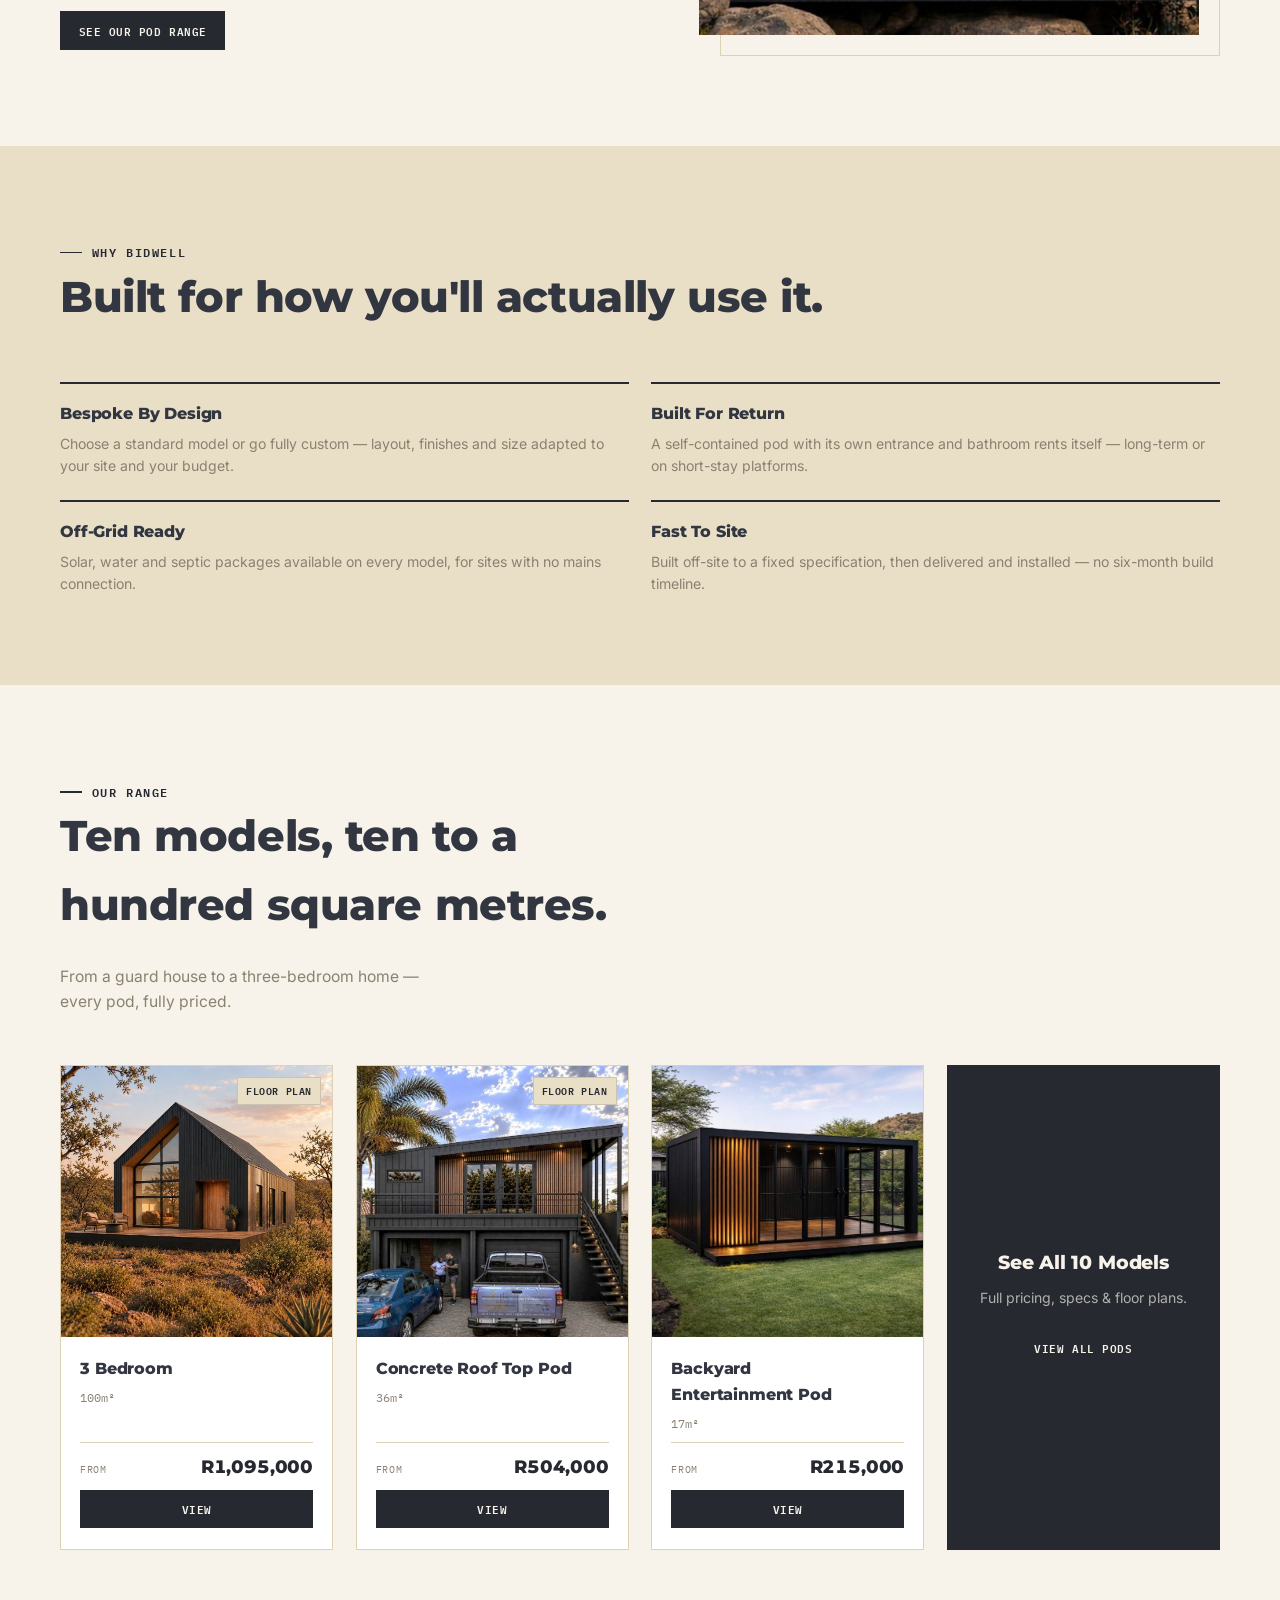
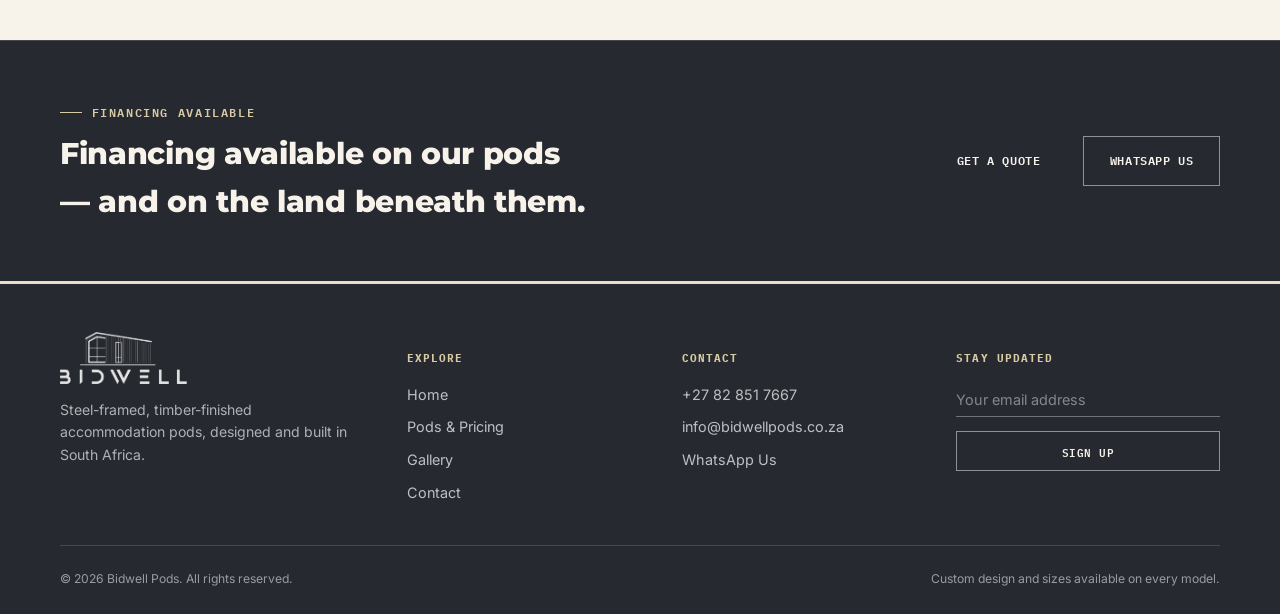
==== commit fd94e55a: "Update phone number to 082 851 7667 Replaced the old number (082 410 3862) everywhere: tel: links, W" ====
--- a/index.html
+++ b/index.html
@@ -157,7 +157,7 @@
         <a href="index.html">Home</a><a href="pods.html">Pods &amp; Pricing</a><a href="gallery.html">Gallery</a><a href="contact.html">Contact</a>
       </div>
       <div class="foot-col"><h5>Contact</h5>
-        <a href="tel:+27824103862">+27 82 410 3862</a><a href="mailto:info@bidwellpods.co.za">info@bidwellpods.co.za</a><a href="https://wa.me/27824103862" target="_blank" rel="noopener">WhatsApp Us</a>
+        <a href="tel:+27828517667">+27 82 851 7667</a><a href="mailto:info@bidwellpods.co.za">info@bidwellpods.co.za</a><a href="https://wa.me/27828517667" target="_blank" rel="noopener">WhatsApp Us</a>
       </div>
       <div class="foot-col foot-newsletter"><h5>Stay Updated</h5>
         <form id="newsletterForm">
@@ -173,7 +173,7 @@
   </div>
 </footer>
 
-<a class="wa-float" href="https://wa.me/27824103862" target="_blank" rel="noopener" aria-label="WhatsApp Bidwell Pods">
+<a class="wa-float" href="https://wa.me/27828517667" target="_blank" rel="noopener" aria-label="WhatsApp Bidwell Pods">
   <svg width="28" height="28" viewBox="0 0 32 32" fill="none"><path d="M16 3C9.373 3 4 8.373 4 15c0 2.34.64 4.53 1.75 6.4L4 29l7.8-1.7A11.9 11.9 0 0 0 16 27c6.627 0 12-5.373 12-12S22.627 3 16 3Z" fill="#fff"/><path d="M22.4 18.3c-.35-.17-2.07-1.02-2.4-1.14-.32-.12-.55-.17-.79.17-.23.35-.9 1.14-1.1 1.37-.2.23-.4.26-.76.09-.35-.17-1.47-.54-2.8-1.72-1.04-.92-1.74-2.06-1.94-2.4-.2-.35-.02-.54.15-.71.16-.16.35-.4.52-.61.17-.2.23-.35.35-.58.12-.23.06-.43-.03-.6-.09-.17-.79-1.9-1.08-2.6-.28-.68-.57-.59-.79-.6h-.68c-.23 0-.6.09-.92.43-.32.35-1.2 1.17-1.2 2.86s1.23 3.32 1.4 3.55c.17.23 2.42 3.7 5.87 5.19.82.35 1.46.56 1.96.72.82.26 1.57.22 2.16.13.66-.1 2.07-.85 2.36-1.66.29-.82.29-1.52.2-1.66-.08-.15-.31-.23-.66-.4Z" fill="#25D366"/></svg>
 </a>
 
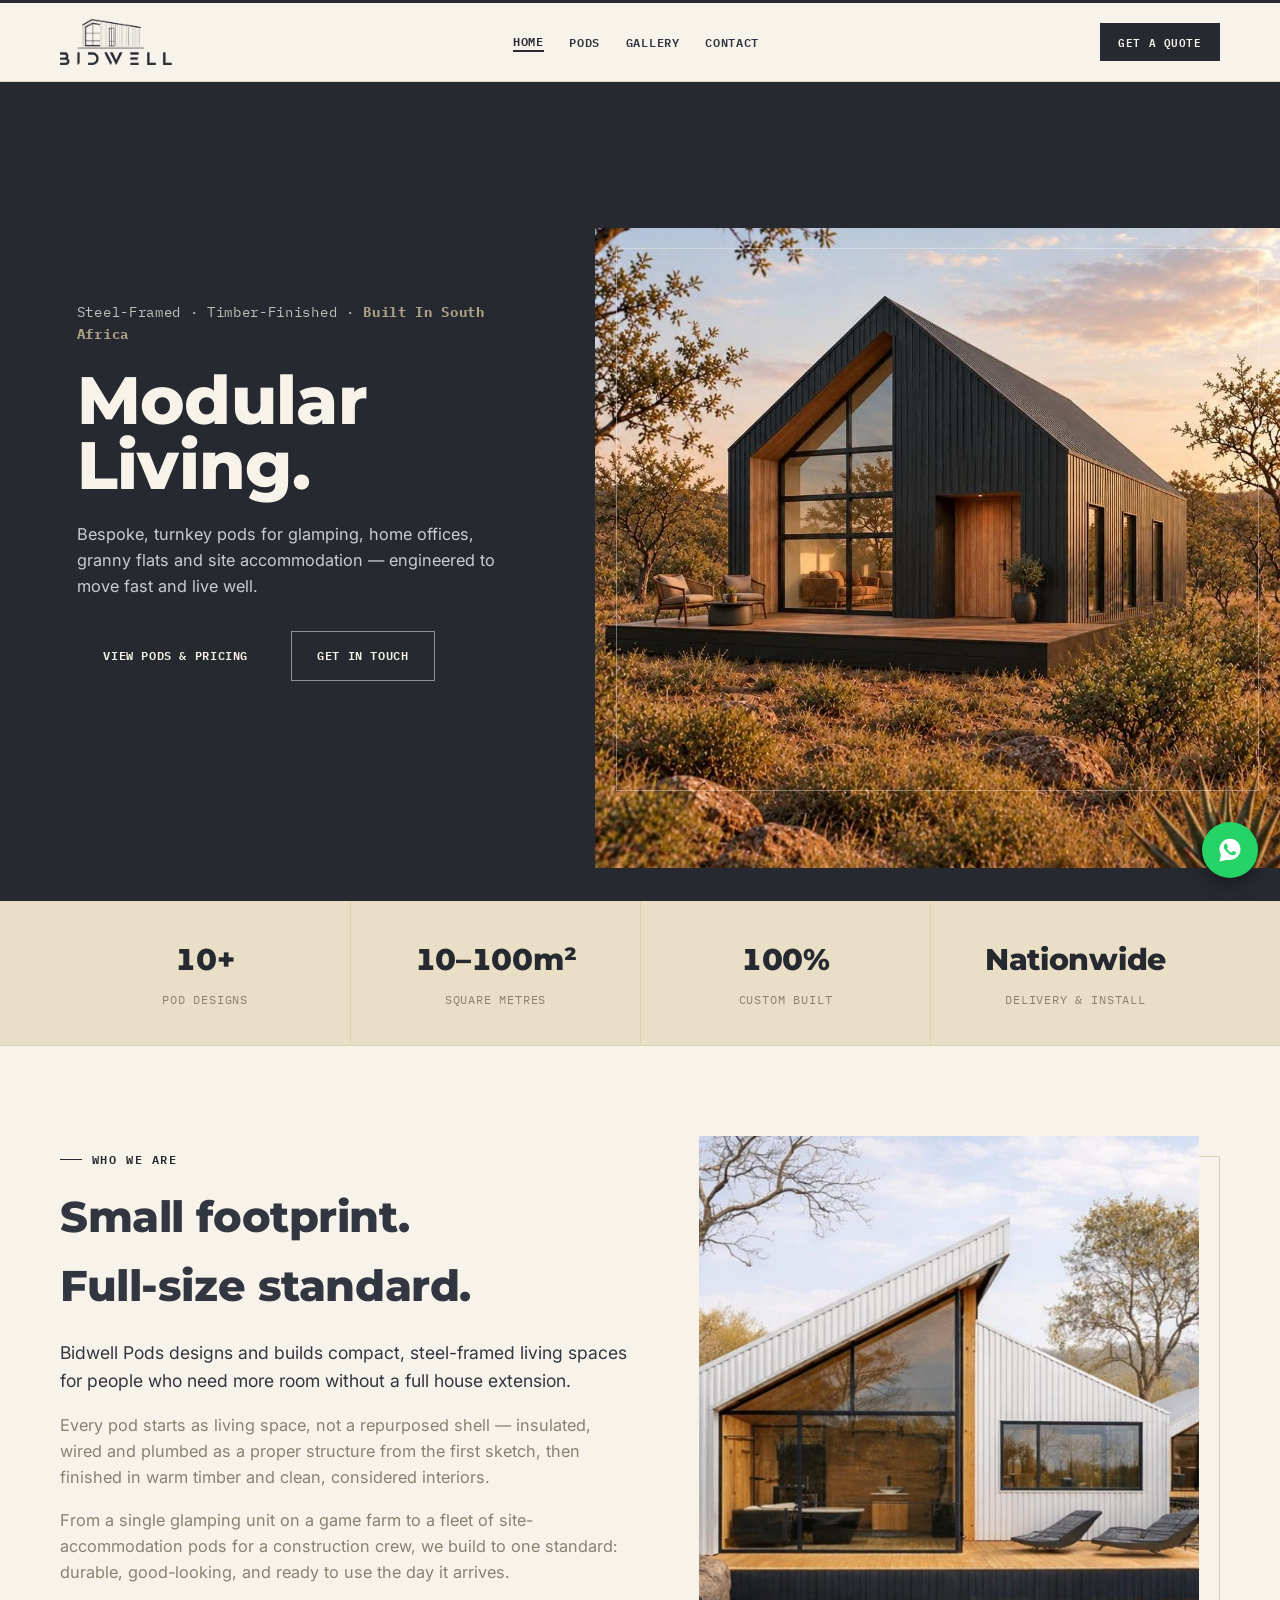
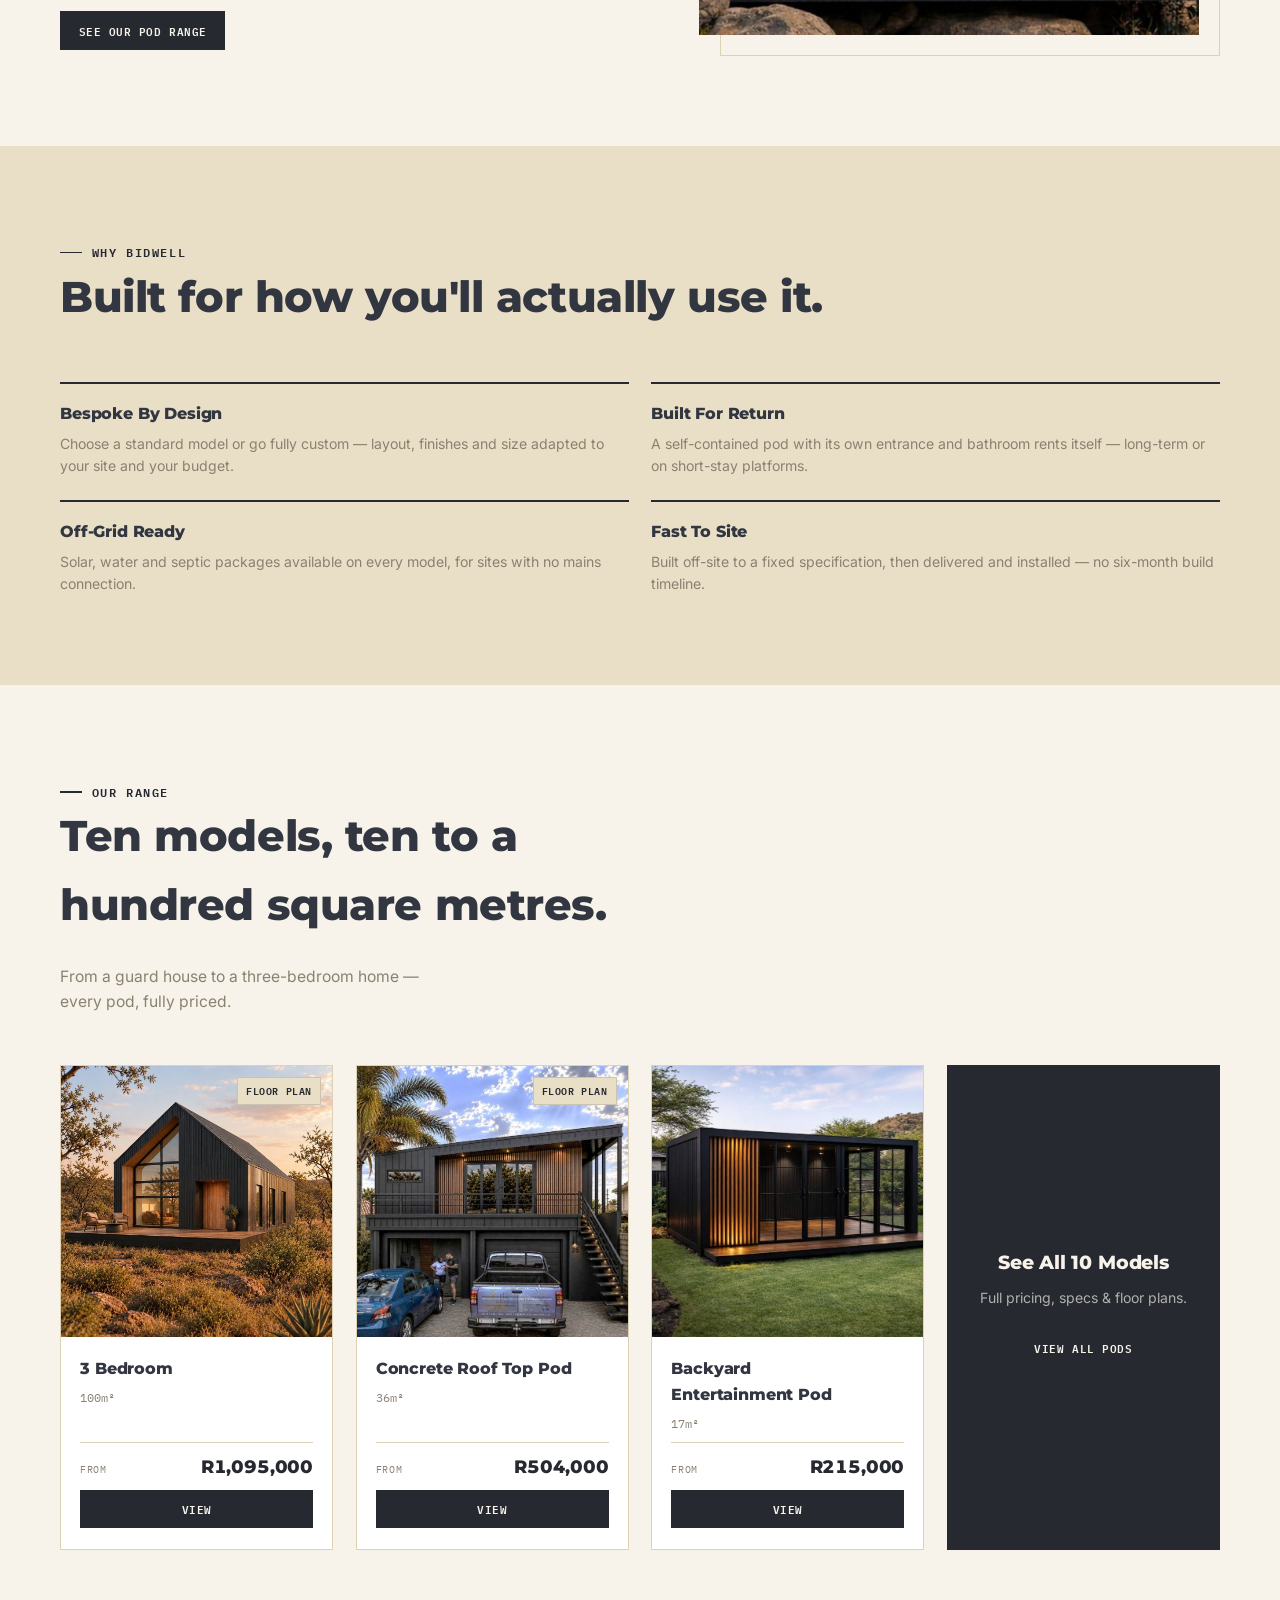
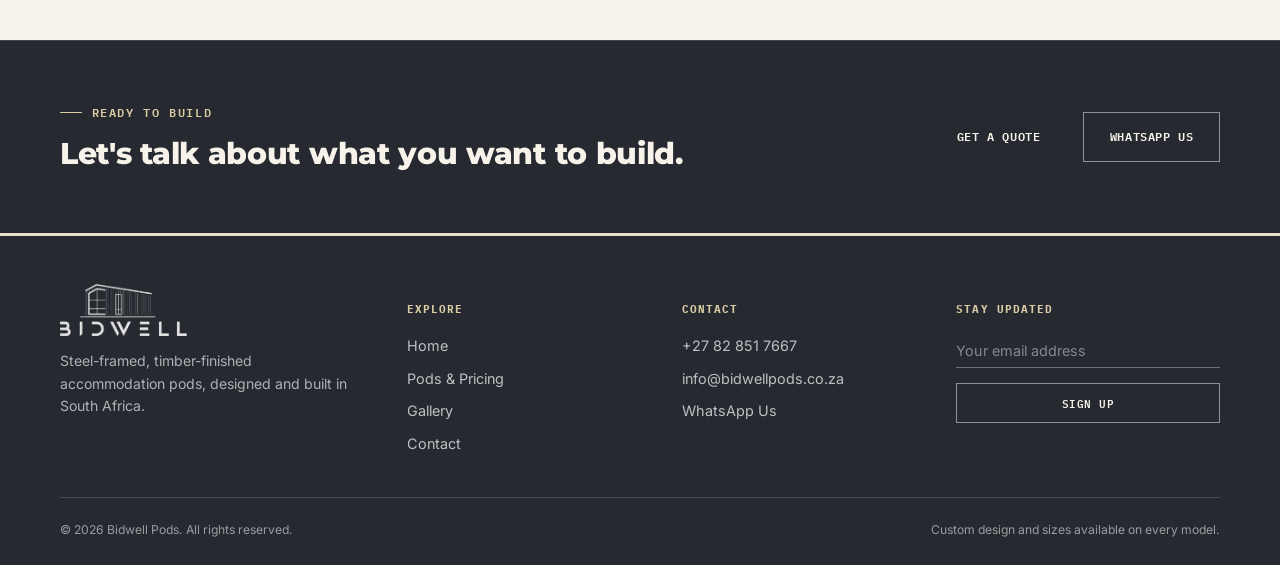
==== commit 9183f1f4: "Remove all financing references No financing is offered on these models. Removed every mention: the " ====
--- a/index.html
+++ b/index.html
@@ -136,10 +136,10 @@
   <!-- CTA BANNER -->
   <div class="cta-banner">
     <div class="wrap cta-inner reveal" style="padding-block:clamp(2.4rem,5vw,3.4rem);">
-      <div><span class="eyebrow">Financing Available</span><h3 style="margin-top:.5rem;">Financing available on our pods — and on the land beneath them.</h3></div>
+      <div><span class="eyebrow">Ready To Build</span><h3 style="margin-top:.5rem;">Let's talk about what you want to build.</h3></div>
       <div style="display:flex; gap:1rem; flex-wrap:wrap;">
         <a href="contact.html" class="btn btn-amber">Get A Quote</a>
-        <a class="btn btn-outline-light wa-enquire" data-wa="your pod financing options" href="contact.html">WhatsApp Us</a>
+        <a class="btn btn-outline-light wa-enquire" data-wa="your pod options" href="contact.html">WhatsApp Us</a>
       </div>
     </div>
   </div>
--- a/style.css
+++ b/style.css
@@ -218,7 +218,7 @@
 .lightbox img{max-width:100%; max-height:88vh; object-fit:contain;}
 .lightbox-close{position:absolute; top:1.2rem; right:1.4rem; color:var(--paper); font-size:2rem; background:none; border:none; cursor:pointer; line-height:1;}
 
-/* ---------- FINANCE / CTA BANNER ---------- */
+/* ---------- CTA BANNER ---------- */
 .cta-banner{background:var(--ink); color:var(--paper); border-top:1px solid rgba(247,243,234,.15);}
 .cta-inner{display:flex; flex-wrap:wrap; align-items:center; justify-content:space-between; gap:1.5rem;}
 .cta-inner h3{font-size:clamp(1.3rem,2.6vw,1.9rem); max-width:34ch;}
@@ -243,6 +243,16 @@
 .form-foot{display:flex; align-items:center; justify-content:space-between; flex-wrap:wrap; gap:1rem; margin-top:.4rem;}
 .form-note{font-size:.8rem; color:var(--muted);}
 .map-note{font-size:.85rem; color:var(--muted); font-style:italic;}
+.form-error{margin:1rem 0 0; font-size:.85rem; color:#b3392c;}
+.hp-field{position:absolute; left:-9999px; width:1px; height:1px; min-width:0; min-height:0; opacity:0; pointer-events:none;}
+.btn[disabled]{opacity:.6; cursor:not-allowed;}
+.form-success{display:flex; flex-direction:column; align-items:flex-start; gap:.9rem; text-align:left;}
+.form-success-icon{
+  width:44px; height:44px; border-radius:50%; background:var(--ink); color:var(--sand);
+  display:flex; align-items:center; justify-content:center; font-size:1.3rem; flex:none;
+}
+.form-success h3{font-size:1.3rem;}
+.form-success p{color:var(--muted); font-size:.95rem;}
 
 /* ---------- FOOTER ---------- */
 footer{background:var(--ink); color:var(--paper); padding-block:3rem 1.6rem; border-top:3px solid var(--sand);}
